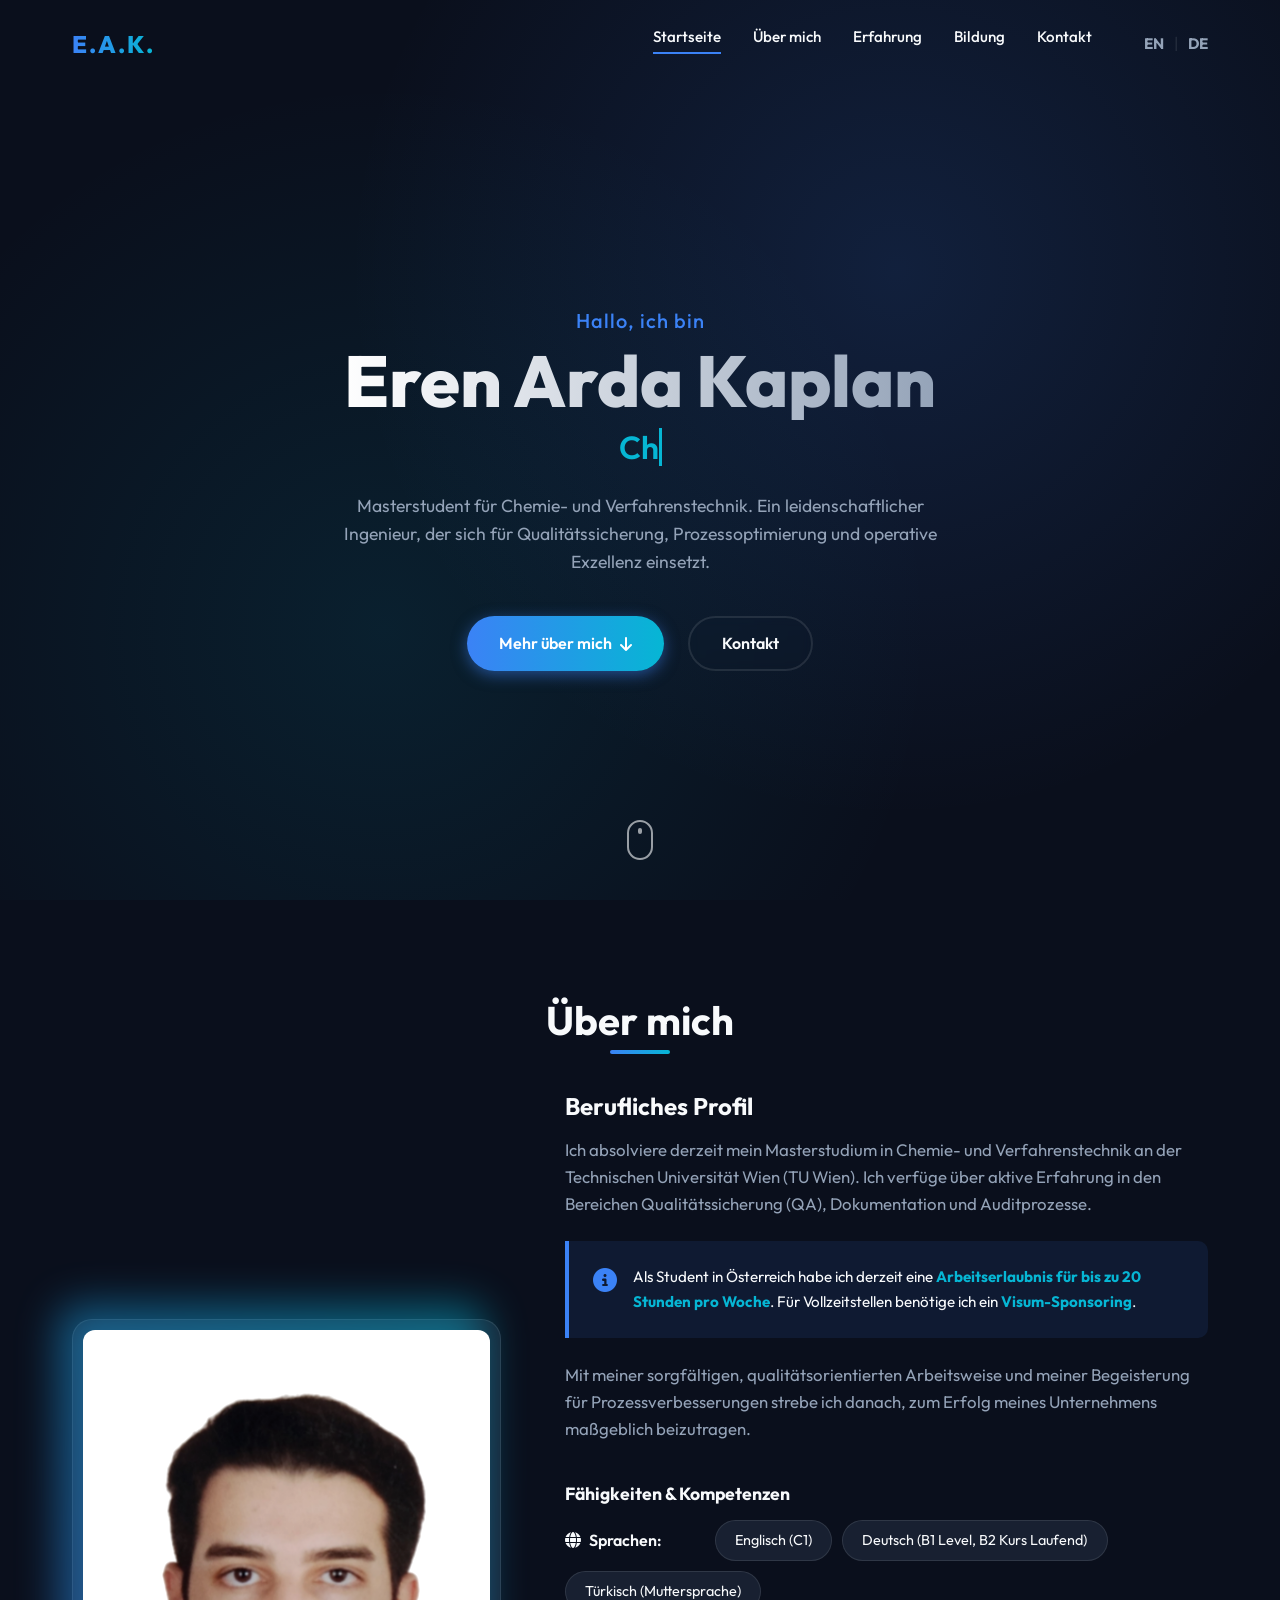
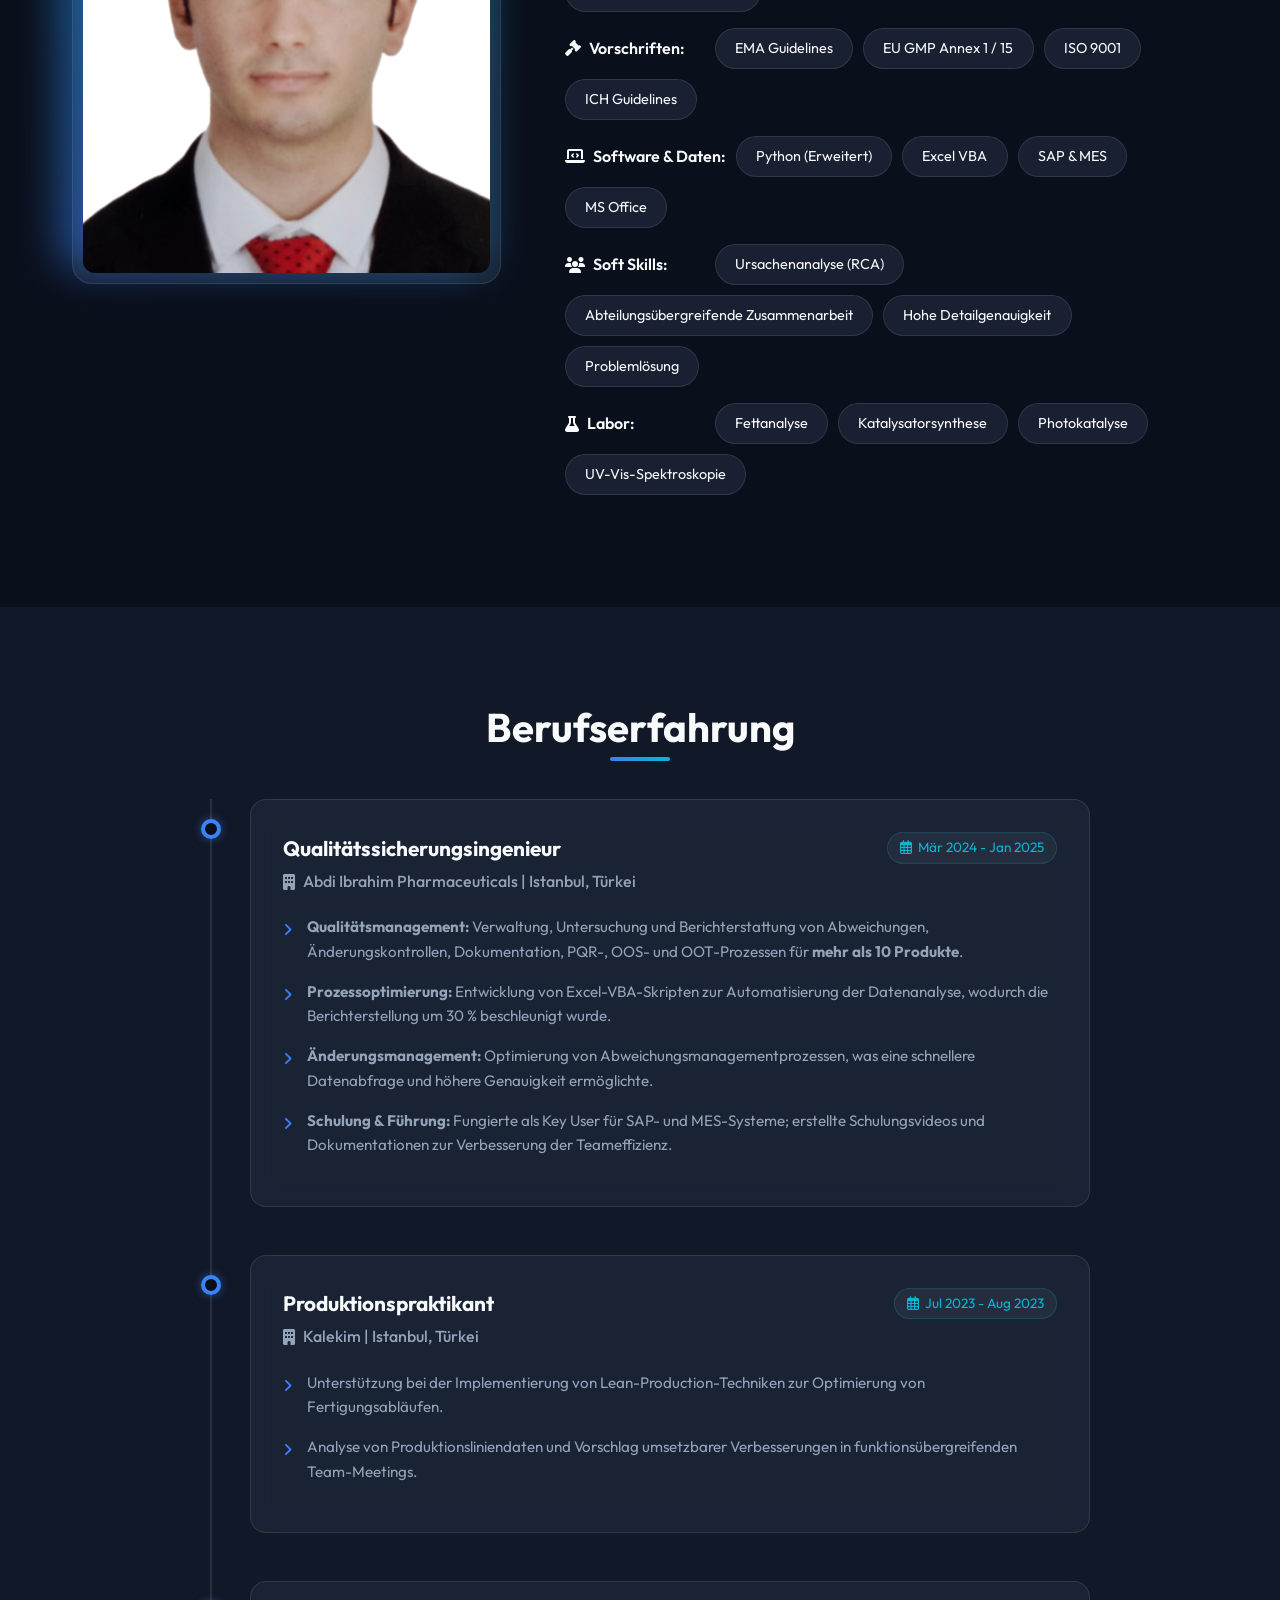
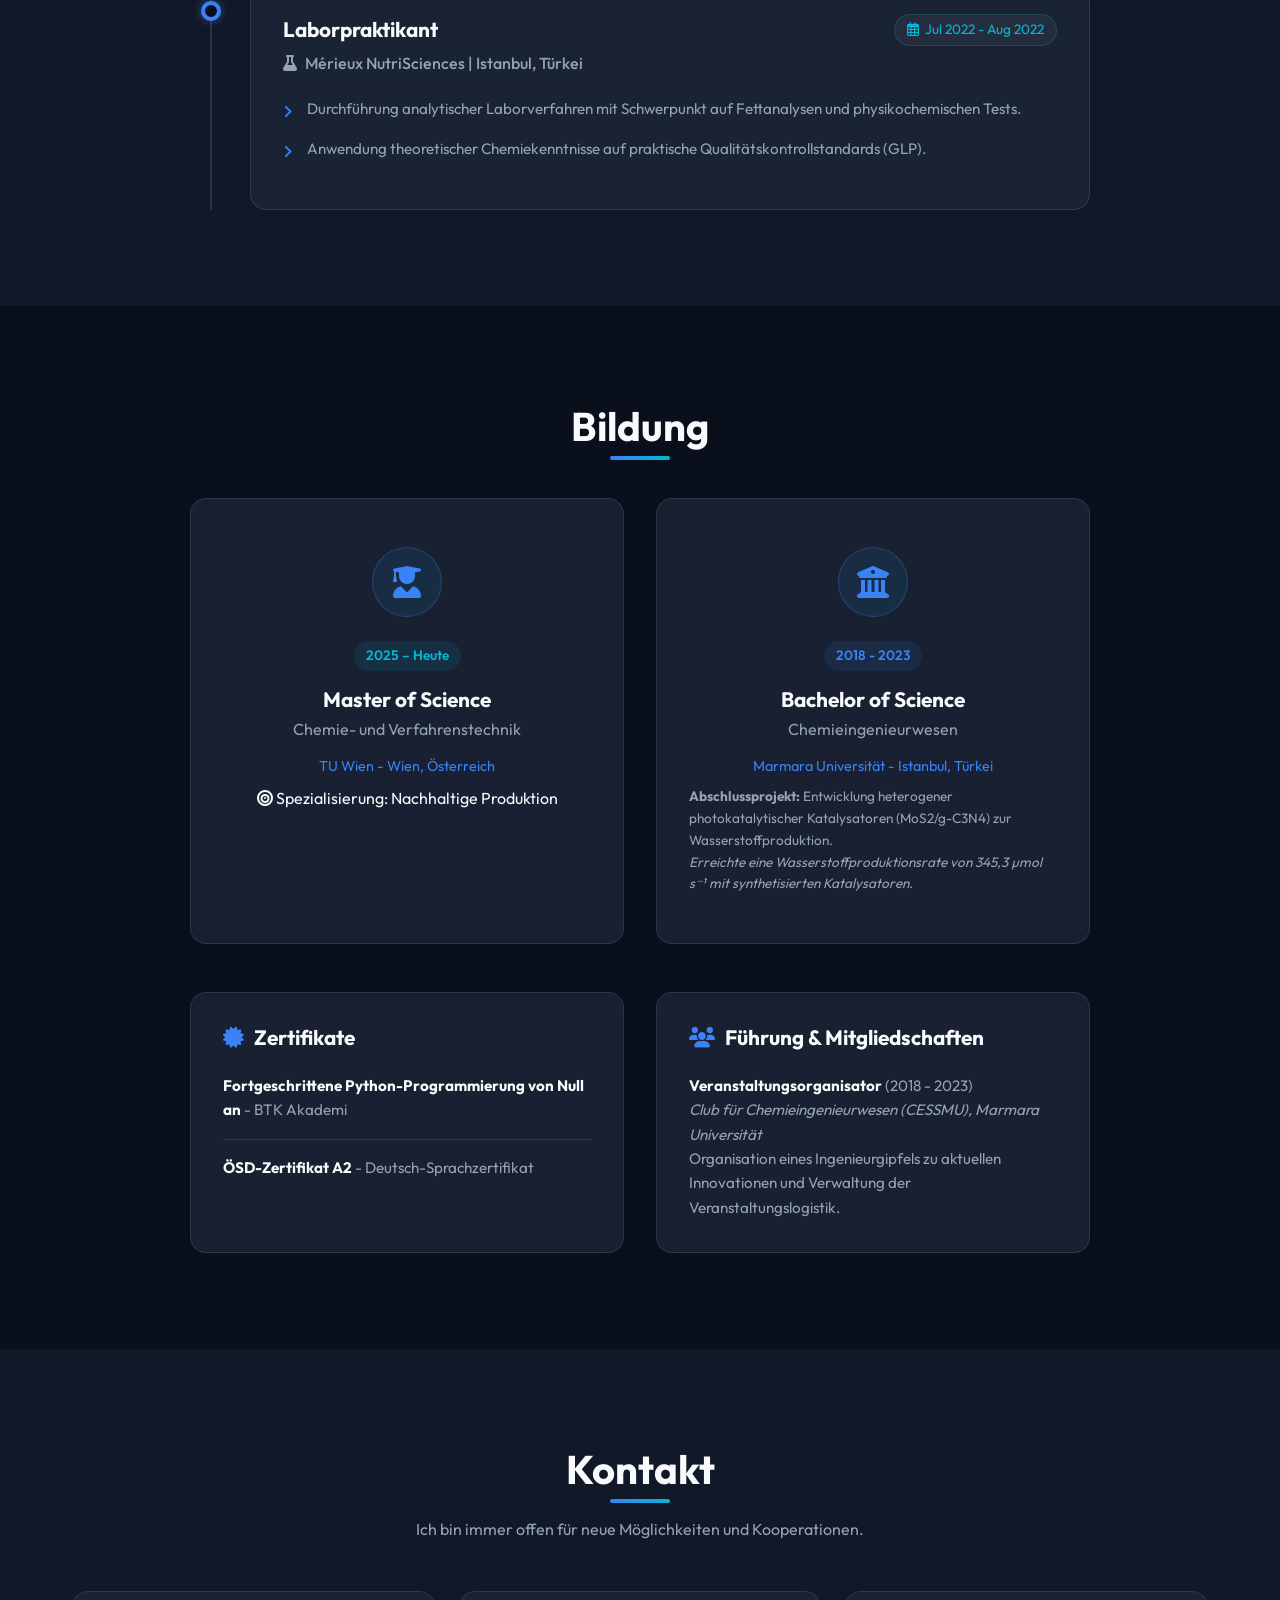
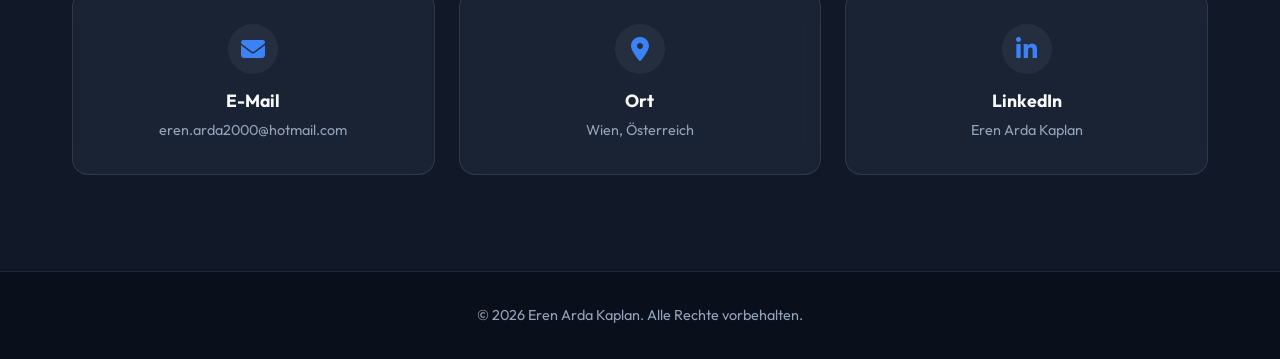
==== index-de.html @ 3567a48b "Add files via upload" ====
<!DOCTYPE html>
<html lang="de">

<head>
    <meta charset="UTF-8">
    <meta name="viewport" content="width=device-width, initial-scale=1.0">
    <title>Eren Arda Kaplan | Portfolio</title>
    <!-- Google Fonts -->
    <link rel="preconnect" href="https://fonts.googleapis.com">
    <link rel="preconnect" href="https://fonts.gstatic.com" crossorigin>
    <link href="https://fonts.googleapis.com/css2?family=Outfit:wght@300;400;500;600;700;800&display=swap"
        rel="stylesheet">
    <!-- FontAwesome -->
    <link rel="stylesheet" href="https://cdnjs.cloudflare.com/ajax/libs/font-awesome/6.4.0/css/all.min.css">
    <!-- Custom CSS -->
    <link rel="stylesheet" href="style.css">
</head>

<body>
    <!-- Navbar -->
    <nav class="navbar">
        <div class="nav-container">
            <a href="#home" class="logo">E.A.K.</a>
            <ul class="nav-links">
                <li><a href="#home">Startseite</a></li>
                <li><a href="#about">Über mich</a></li>
                <li><a href="#experience">Erfahrung</a></li>
                <li><a href="#education">Bildung</a></li>
                <li><a href="#contact">Kontakt</a></li>
                <!-- Language Switcher -->
                <li class="lang-switcher">
                    <a href="index.html" class="lang-btn">EN</a>
                    <span class="lang-divider">|</span>
                    <a href="index-de.html" class="lang-btn active">DE</a>
                </li>
            </ul>
            <div class="menu-btn">
                <i class="fas fa-bars"></i>
            </div>
        </div>
    </nav>

    <!-- Hero Section -->
    <section id="home" class="hero">
        <div class="hero-bg"></div>
        <div class="hero-content reveal-fade-up">
            <h3 class="greeting">Hallo, ich bin</h3>
            <h1 class="name">Eren Arda Kaplan</h1>
            <h2 class="dynamic-title">
                <span class="typing-text"></span><span class="cursor">&nbsp;</span>
            </h2>
            <p class="hero-desc">
                Masterstudent für Chemie- und Verfahrenstechnik. Ein leidenschaftlicher Ingenieur, der sich für Qualitätssicherung, Prozessoptimierung und operative Exzellenz einsetzt.
            </p>
            <div class="hero-btns">
                <a href="#about" class="btn btn-primary">Mehr über mich <i class="fas fa-arrow-down"></i></a>
                <a href="#contact" class="btn btn-outline">Kontakt</a>
            </div>
        </div>
        <div class="scroll-indicator">
            <div class="mouse">
                <div class="wheel"></div>
            </div>
        </div>
    </section>

    <!-- About Section -->
    <section id="about" class="about section">
        <div class="container">
            <h2 class="section-title reveal-fade-up">Über mich</h2>
            <div class="about-grid">
                <div class="about-img reveal-fade-right">
                    <div class="img-wrapper">
                        <img src="photo.png" alt="Eren Arda Kaplan"
                            onerror="this.src='https://ui-avatars.com/api/?name=Eren+Arda+Kaplan&background=3b82f6&color=fff&size=500'">
                        <div class="img-backdrop"></div>
                    </div>
                </div>
                <div class="about-text-container reveal-fade-left">
                    <h3 class="about-subtitle">Berufliches Profil</h3>
                    <p class="about-text">
                        Ich absolviere derzeit mein Masterstudium in Chemie- und Verfahrenstechnik an der Technischen Universität Wien (TU Wien). Ich verfüge über aktive Erfahrung in den Bereichen Qualitätssicherung (QA), Dokumentation und Auditprozesse.
                    </p>
                    <div class="highlight-box">
                        <i class="fas fa-info-circle info-icon"></i>
                        <p>Als Student in Österreich habe ich derzeit eine <strong>Arbeitserlaubnis für bis zu 20 Stunden pro Woche</strong>. Für Vollzeitstellen benötige ich ein <strong>Visum-Sponsoring</strong>.</p>
                    </div>
                    <p class="about-text">
                        Mit meiner sorgfältigen, qualitätsorientierten Arbeitsweise und meiner Begeisterung für Prozessverbesserungen strebe ich danach, zum Erfolg meines Unternehmens maßgeblich beizutragen.
                    </p>

                    <div class="skills-wrapper">
                        <h4 class="skills-title">Fähigkeiten & Kompetenzen</h4>
                        
                        <div class="skills-category">
                            <span class="category-label"><i class="fas fa-globe"></i> Sprachen:</span>
                            <span class="skill-pill">Englisch (C1)</span>
                            <span class="skill-pill">Deutsch (B1 Level, B2 Kurs Laufend)</span>
                            <span class="skill-pill">Türkisch (Muttersprache)</span>
                        </div>

                        <div class="skills-category mt-3">
                            <span class="category-label"><i class="fas fa-gavel"></i> Vorschriften:</span>
                            <span class="skill-pill">EMA Guidelines</span>
                            <span class="skill-pill">EU GMP Annex 1 / 15</span>
                            <span class="skill-pill">ISO 9001</span>
                            <span class="skill-pill">ICH Guidelines</span>
                        </div>

                        <div class="skills-category mt-3">
                            <span class="category-label"><i class="fas fa-laptop-code"></i> Software & Daten:</span>
                            <span class="skill-pill" title="Automatisierung der QA-Datenanalyse und Fehlerreduzierung auf Null">Python (Erweitert)</span>
                            <span class="skill-pill" title="Datengesteuerte Prozessverbesserung">Excel VBA</span>
                            <span class="skill-pill">SAP & MES</span>
                            <span class="skill-pill">MS Office</span>
                        </div>

                        <div class="skills-category mt-3">
                            <span class="category-label"><i class="fas fa-users"></i> Soft Skills:</span>
                            <span class="skill-pill">Ursachenanalyse (RCA)</span>
                            <span class="skill-pill">Abteilungsübergreifende Zusammenarbeit</span>
                            <span class="skill-pill">Hohe Detailgenauigkeit</span>
                            <span class="skill-pill">Problemlösung</span>
                        </div>

                        <div class="skills-category mt-3">
                            <span class="category-label"><i class="fas fa-flask"></i> Labor:</span>
                            <span class="skill-pill">Fettanalyse</span>
                            <span class="skill-pill">Katalysatorsynthese</span>
                            <span class="skill-pill">Photokatalyse</span>
                            <span class="skill-pill">UV-Vis-Spektroskopie</span>
                        </div>
                    </div>
                </div>
            </div>
        </div>
    </section>

    <!-- Experience Section -->
    <section id="experience" class="experience section alt-bg">
        <div class="container">
            <h2 class="section-title reveal-fade-up">Berufserfahrung</h2>
            
            <div class="timeline">
                
                <!-- Abdi Ibrahim Experience -->
                <div class="timeline-item reveal-fade-up">
                    <div class="timeline-dot"></div>
                    <div class="timeline-content glass-card">
                        <div class="timeline-header">
                            <h3 class="role">Qualitätssicherungsingenieur</h3>
                            <span class="date"><i class="far fa-calendar-alt"></i> Mär 2024 - Jan 2025</span>
                        </div>
                        <h4 class="company"><i class="fas fa-building"></i> Abdi Ibrahim Pharmaceuticals | Istanbul, Türkei</h4>
                        <ul class="task-list">
                            <li><strong>Qualitätsmanagement:</strong> Verwaltung, Untersuchung und Berichterstattung von Abweichungen, Änderungskontrollen, Dokumentation, PQR-, OOS- und OOT-Prozessen für <strong>mehr als 10 Produkte</strong>.</li>
                            <li><strong>Prozessoptimierung:</strong> Entwicklung von Excel-VBA-Skripten zur Automatisierung der Datenanalyse, wodurch die Berichterstellung um 30 % beschleunigt wurde.</li>
                            <li><strong>Änderungsmanagement:</strong> Optimierung von Abweichungsmanagementprozessen, was eine schnellere Datenabfrage und höhere Genauigkeit ermöglichte.</li>
                            <li><strong>Schulung & Führung:</strong> Fungierte als Key User für SAP- und MES-Systeme; erstellte Schulungsvideos und Dokumentationen zur Verbesserung der Teameffizienz.</li>
                        </ul>
                    </div>
                </div>

                <!-- Kalekim Experience -->
                <div class="timeline-item reveal-fade-up">
                    <div class="timeline-dot"></div>
                    <div class="timeline-content glass-card">
                        <div class="timeline-header">
                            <h3 class="role">Produktionspraktikant</h3>
                            <span class="date"><i class="far fa-calendar-alt"></i> Jul 2023 - Aug 2023</span>
                        </div>
                        <h4 class="company"><i class="fas fa-building"></i> Kalekim | Istanbul, Türkei</h4>
                        <ul class="task-list">
                            <li>Unterstützung bei der Implementierung von Lean-Production-Techniken zur Optimierung von Fertigungsabläufen.</li>
                            <li>Analyse von Produktionsliniendaten und Vorschlag umsetzbarer Verbesserungen in funktionsübergreifenden Team-Meetings.</li>
                        </ul>
                    </div>
                </div>

                <!-- Mérieux NutriSciences Experience -->
                <div class="timeline-item reveal-fade-up">
                    <div class="timeline-dot"></div>
                    <div class="timeline-content glass-card">
                        <div class="timeline-header">
                            <h3 class="role">Laborpraktikant</h3>
                            <span class="date"><i class="far fa-calendar-alt"></i> Jul 2022 - Aug 2022</span>
                        </div>
                        <h4 class="company"><i class="fas fa-flask"></i> Mérieux NutriSciences | Istanbul, Türkei</h4>
                        <ul class="task-list">
                            <li>Durchführung analytischer Laborverfahren mit Schwerpunkt auf Fettanalysen und physikochemischen Tests.</li>
                            <li>Anwendung theoretischer Chemiekenntnisse auf praktische Qualitätskontrollstandards (GLP).</li>
                        </ul>
                    </div>
                </div>

            </div>
        </div>
    </section>

    <!-- Education & Extras Section -->
    <section id="education" class="education section">
        <div class="container">
            <h2 class="section-title reveal-fade-up">Bildung</h2>
            
            <div class="cards-grid">
                <!-- Master -->
                <div class="edu-card glass-card reveal-fade-up" style="transition-delay: 0.1s;">
                    <div class="edu-icon">
                        <i class="fas fa-user-graduate"></i>
                    </div>
                    <div class="edu-details">
                        <span class="edu-year">2025 – Heute</span>
                        <h3 class="edu-degree">Master of Science</h3>
                        <h4 class="edu-major">Chemie- und Verfahrenstechnik</h4>
                        <p class="edu-school">TU Wien - Wien, Österreich</p>
                        <p class="edu-meta mt-2"><i class="fas fa-bullseye"></i> Spezialisierung: Nachhaltige Produktion</p>
                    </div>
                    <div class="card-glow"></div>
                </div>

                <!-- Bachelor -->
                <div class="edu-card glass-card reveal-fade-up" style="transition-delay: 0.2s;">
                    <div class="edu-icon">
                        <i class="fas fa-university"></i>
                    </div>
                    <div class="edu-details">
                        <span class="edu-year badge-warning" style="background: rgba(59,130,246,0.1); color: var(--primary);">2018 - 2023</span>
                        <h3 class="edu-degree">Bachelor of Science</h3>
                        <h4 class="edu-major">Chemieingenieurwesen</h4>
                        <p class="edu-school">Marmara Universität - Istanbul, Türkei</p>
                        <p class="edu-meta mt-2" style="font-size: 0.85rem; color: var(--text-muted); text-align: left;">
                            <strong>Abschlussprojekt:</strong> Entwicklung heterogener photokatalytischer Katalysatoren (MoS2/g-C3N4) zur Wasserstoffproduktion.<br>
                            <em>Erreichte eine Wasserstoffproduktionsrate von 345,3 µmol s⁻¹ mit synthetisierten Katalysatoren.</em>
                        </p>
                    </div>
                    <div class="card-glow"></div>
                </div>
            </div>

            <!-- Certificates & Leadership -->
            <div class="extras-grid reveal-fade-up mt-5">
                <div class="extra-panel glass-card">
                    <h3><i class="fas fa-certificate text-primary"></i> Zertifikate</h3>
                    <ul class="extra-list">
                        <li><strong>Fortgeschrittene Python-Programmierung von Null an</strong> - BTK Akademi</li>
                        <li><strong>ÖSD-Zertifikat A2</strong> - Deutsch-Sprachzertifikat</li>
                    </ul>
                </div>
                <div class="extra-panel glass-card">
                    <h3><i class="fas fa-users text-primary"></i> Führung & Mitgliedschaften</h3>
                    <ul class="extra-list">
                        <li>
                            <strong>Veranstaltungsorganisator</strong> (2018 - 2023)<br>
                            <em>Club für Chemieingenieurwesen (CESSMU), Marmara Universität</em><br>
                            Organisation eines Ingenieurgipfels zu aktuellen Innovationen und Verwaltung der Veranstaltungslogistik.
                        </li>
                    </ul>
                </div>
            </div>
        </div>
    </section>

    <!-- Contact Section -->
    <section id="contact" class="contact section alt-bg">
        <div class="container">
            <h2 class="section-title reveal-fade-up">Kontakt</h2>
            <p class="contact-subtitle reveal-fade-up">Ich bin immer offen für neue Möglichkeiten und Kooperationen.</p>
            
            <div class="contact-cards-wrapper reveal-fade-up" style="transition-delay: 0.2s;">
                <a href="mailto:eren.arda2000@hotmail.com" class="contact-card glass-card">
                    <div class="icon-wrapper"><i class="fas fa-envelope"></i></div>
                    <h3>E-Mail</h3>
                    <p>eren.arda2000@hotmail.com</p>
                </a>
                
                <div class="contact-card glass-card">
                    <div class="icon-wrapper"><i class="fas fa-map-marker-alt"></i></div>
                    <h3>Ort</h3>
                    <p>Wien, Österreich</p>
                </div>
                
                <a href="https://www.linkedin.com/in/erenarda-kaplan/" target="_blank" rel="noopener noreferrer" class="contact-card glass-card">
                    <div class="icon-wrapper"><i class="fab fa-linkedin-in"></i></div>
                    <h3>LinkedIn</h3>
                    <p>Eren Arda Kaplan</p>
                </a>
            </div>
        </div>
    </section>

    <!-- Footer -->
    <footer>
        <div class="container">
            <p>&copy; 2026 Eren Arda Kaplan. Alle Rechte vorbehalten.</p>
        </div>
    </footer>

    <!-- Custom JS -->
    <script>
        // Override typing text for German
        window.typingTexts = ["Chemieingenieur", "QA Spezialist", "Verfahrensingenieur"];
    </script>
    <script src="script.js"></script>
</body>

</html>
---- style.css ----
/* --- CSS VARIABLES & THEME --- */
:root {
    --bg-main: #0a0f1c; /* Deep dark blue background */
    --bg-alt: #111827; /* Slightly lighter dark for contrast sections */
    --surface: rgba(30, 41, 59, 0.7); /* Glassmorphism surface */
    --surface-hover: rgba(51, 65, 85, 0.9);
    
    --primary: #3b82f6; /* Modern Blue */
    --primary-glow: rgba(59, 130, 246, 0.5);
    --secondary: #06b6d4; /* Cyan */
    
    --text-main: #f8fafc;
    --text-muted: #94a3b8;
    
    --border: rgba(255, 255, 255, 0.1);
    
    --font: 'Outfit', sans-serif;
    --transition: all 0.3s cubic-bezier(0.4, 0, 0.2, 1);
}

/* --- RESET & GLOBAL STRUCUTURE --- */
* {
    margin: 0;
    padding: 0;
    box-sizing: border-box;
}

html {
    scroll-behavior: smooth;
    font-size: 16px;
}

body {
    font-family: var(--font);
    background-color: var(--bg-main);
    color: var(--text-main);
    line-height: 1.6;
    overflow-x: hidden;
}

a {
    text-decoration: none;
    color: inherit;
}

ul {
    list-style: none;
}

.container {
    max-width: 1200px;
    margin: 0 auto;
    padding: 0 2rem;
}

.section {
    padding: 6rem 0;
    position: relative;
}

.alt-bg {
    background-color: var(--bg-alt);
}

/* --- TYPOGRAPHY --- */
h1, h2, h3, h4 {
    line-height: 1.2;
    color: var(--text-main);
}

.section-title {
    font-size: 2.5rem;
    font-weight: 700;
    margin-bottom: 3rem;
    text-align: center;
    position: relative;
    display: block; /* Changed from inline-block to block */
    width: 100%;    /* Ensures it takes full container width to center text properly */
}

.section-title::after {
    content: '';
    position: absolute;
    bottom: -10px;
    left: 50%;
    transform: translateX(-50%);
    width: 60px;
    height: 4px;
    background: linear-gradient(90deg, var(--primary), var(--secondary));
    border-radius: 2px;
}

/* --- REUSABLE COMPONENTS --- */
.btn {
    display: inline-flex;
    align-items: center;
    justify-content: center;
    gap: 0.5rem;
    padding: 0.8rem 2rem;
    border-radius: 30px;
    font-weight: 600;
    font-size: 1rem;
    transition: var(--transition);
    cursor: pointer;
    position: relative;
    overflow: hidden;
    z-index: 1;
}

.btn-primary {
    background: linear-gradient(90deg, var(--primary), var(--secondary));
    color: #fff;
    border: none;
    box-shadow: 0 4px 15px var(--primary-glow);
}

.btn-primary:hover {
    transform: translateY(-3px);
    box-shadow: 0 6px 20px var(--primary-glow);
}

.btn-outline {
    background: transparent;
    color: var(--text-main);
    border: 2px solid var(--border);
    backdrop-filter: blur(5px);
}

.btn-outline:hover {
    border-color: var(--primary);
    background: rgba(59, 130, 246, 0.1);
    transform: translateY(-3px);
}

.glass-card {
    background: var(--surface);
    backdrop-filter: blur(12px);
    -webkit-backdrop-filter: blur(12px);
    border: 1px solid var(--border);
    border-radius: 16px;
    padding: 2rem;
    transition: var(--transition);
    position: relative;
    overflow: hidden;
}

.glass-card:hover {
    border-color: rgba(255, 255, 255, 0.2);
    transform: translateY(-5px);
    box-shadow: 0 10px 30px rgba(0, 0, 0, 0.3);
}

/* --- NAVBAR --- */
.navbar {
    position: fixed;
    top: 0;
    left: 0;
    width: 100%;
    padding: 1.5rem 0;
    z-index: 1000;
    transition: var(--transition);
}

.navbar.scrolled {
    padding: 1rem 0;
    background: rgba(10, 15, 28, 0.9);
    backdrop-filter: blur(10px);
    border-bottom: 1px solid var(--border);
    box-shadow: 0 4px 20px rgba(0, 0, 0, 0.4);
}

.nav-container {
    max-width: 1200px;
    margin: 0 auto;
    padding: 0 2rem;
    display: flex;
    justify-content: space-between;
    align-items: center;
}

.logo {
    font-size: 1.5rem;
    font-weight: 800;
    color: var(--text-main);
    text-transform: uppercase;
    letter-spacing: 2px;
    background: linear-gradient(90deg, var(--primary), var(--secondary));
    -webkit-background-clip: text;
    -webkit-text-fill-color: transparent;
}

.nav-links {
    display: flex;
    gap: 2rem;
}

.nav-links a {
    font-size: 0.95rem;
    font-weight: 500;
    color: var(--text-main);
    position: relative;
    padding: 0.5rem 0;
}

.nav-links a::after {
    content: '';
    position: absolute;
    bottom: 0;
    left: 0;
    width: 0;
    height: 2px;
    background: var(--primary);
    transition: width 0.3s ease;
}

.nav-links a:hover::after,
.nav-links a.active::after {
    width: 100%;
}

.menu-btn {
    display: none;
    font-size: 1.5rem;
    cursor: pointer;
    color: var(--text-main);
}

/* --- LOGO / LANG SWITCHER --- */
.lang-switcher {
    display: flex;
    align-items: center;
    gap: 10px;
    margin-left: 20px;
}
.lang-btn {
    font-weight: 700 !important;
    color: var(--text-muted) !important;
    transition: var(--transition);
}
.lang-btn:hover, .lang-btn.active {
    color: var(--primary) !important;
}
.lang-divider {
    color: var(--border);
}


/* --- HERO SECTION --- */
.hero {
    height: 100vh;
    min-height: 600px;
    display: flex;
    align-items: center;
    position: relative;
    padding-top: 5rem;
}

.hero-bg {
    position: absolute;
    top: 0;
    left: 0;
    width: 100%;
    height: 100%;
    background: radial-gradient(circle at 70% 30%, rgba(59, 130, 246, 0.15) 0%, transparent 50%),
                radial-gradient(circle at 30% 70%, rgba(6, 182, 212, 0.1) 0%, transparent 50%);
    z-index: -1;
}

.hero-content {
    max-width: 800px;
    margin: 0 auto;
    text-align: center;
    padding: 0 2rem;
}

.greeting {
    font-size: 1.25rem;
    color: var(--primary);
    font-weight: 500;
    margin-bottom: 0.5rem;
    letter-spacing: 1px;
}

.name {
    font-size: 4.5rem;
    font-weight: 800;
    margin-bottom: 0.5rem;
    line-height: 1.1;
    background: linear-gradient(to right, #fff, var(--text-muted));
    -webkit-background-clip: text;
    -webkit-text-fill-color: transparent;
}

.dynamic-title {
    font-size: 2rem;
    font-weight: 600;
    color: var(--secondary);
    margin-bottom: 1.5rem;
    height: 40px; /* Sabit yükseklik zıplamayı önler */
}

.cursor {
    display: inline-block;
    width: 3px;
    background-color: var(--secondary);
    animation: blink 1s step-end infinite;
}

@keyframes blink { 50% { opacity: 0; } }

.hero-desc {
    font-size: 1.1rem;
    color: var(--text-muted);
    max-width: 600px;
    margin: 0 auto 2.5rem;
}

.hero-btns {
    display: flex;
    gap: 1.5rem;
    justify-content: center;
}

/* Scroll indicator */
.scroll-indicator {
    position: absolute;
    bottom: 40px;
    left: 50%;
    transform: translateX(-50%);
    display: flex;
    flex-direction: column;
    align-items: center;
    gap: 10px;
    opacity: 0.6;
    animation: bounce 2s infinite;
}

.mouse {
    width: 26px;
    height: 40px;
    border: 2px solid var(--text-main);
    border-radius: 15px;
    position: relative;
}

.wheel {
    width: 4px;
    height: 6px;
    background: var(--text-main);
    border-radius: 2px;
    position: absolute;
    top: 6px;
    left: 50%;
    transform: translateX(-50%);
    animation: scroll 1.5s infinite;
}

@keyframes bounce {
    0%, 20%, 50%, 80%, 100% { transform: translateY(0) translateX(-50%); }
    40% { transform: translateY(-10px) translateX(-50%); }
    60% { transform: translateY(-5px) translateX(-50%); }
}

@keyframes scroll {
    0% { transform: translate(-50%, 0); opacity: 1; }
    100% { transform: translate(-50%, 15px); opacity: 0; }
}

/* --- ABOUT SECTION --- */
.about-grid {
    display: grid;
    grid-template-columns: 1fr 1.5fr;
    gap: 4rem;
    align-items: center;
}

.about-img {
    position: relative;
}

.img-wrapper {
    position: relative;
    border-radius: 20px;
    z-index: 1;
    border: 1px solid var(--border);
    padding: 10px;
    background: var(--surface);
}

.img-wrapper img {
    width: 100%;
    border-radius: 12px;
    display: block;
    aspect-ratio: 3/4;
    object-fit: cover;
    filter: grayscale(20%) contrast(110%);
    transition: var(--transition);
}

.img-wrapper:hover img {
    filter: grayscale(0%) contrast(100%);
}

.img-backdrop {
    position: absolute;
    top: -15px;
    left: -15px;
    width: 100%;
    height: 100%;
    border-radius: 20px;
    background: linear-gradient(45deg, var(--primary), var(--secondary));
    z-index: -1;
    opacity: 0.5;
    filter: blur(20px);
    transition: var(--transition);
}

.img-wrapper:hover .img-backdrop {
    opacity: 0.8;
    filter: blur(25px);
}

.about-subtitle {
    font-size: 1.5rem;
    color: var(--text-main);
    margin-bottom: 1rem;
}

.about-text {
    color: var(--text-muted);
    margin-bottom: 1.5rem;
    font-size: 1.05rem;
}

.highlight-box {
    background: rgba(59, 130, 246, 0.1);
    border-left: 4px solid var(--primary);
    padding: 1.5rem;
    border-radius: 0 10px 10px 0;
    margin-bottom: 1.5rem;
    display: flex;
    gap: 1rem;
    align-items: flex-start;
}

.info-icon {
    color: var(--primary);
    font-size: 1.5rem;
    margin-top: 3px;
}

.highlight-box p {
    color: var(--text-main);
    font-size: 0.95rem;
}

.highlight-box strong {
    color: var(--secondary);
}

.skills-wrapper {
    margin-top: 2.5rem;
}

.skills-title {
    font-size: 1.1rem;
    margin-bottom: 1rem;
    color: var(--text-main);
}

.skills-category {
    margin-bottom: 1rem;
    display: flex;
    flex-wrap: wrap;
    align-items: center;
    gap: 10px;
}
.category-label {
    min-width: 140px;
    font-weight: 600;
    color: var(--text-main);
    display: flex;
    align-items: center;
    gap: 8px;
}

.skill-pill {
    background: var(--surface);
    border: 1px solid var(--border);
    padding: 0.5rem 1.2rem;
    border-radius: 30px;
    font-size: 0.9rem;
    display: flex;
    align-items: center;
    gap: 8px;
    transition: var(--transition);
}

.skill-pill i {
    color: var(--primary);
}

.skill-pill:hover {
    background: rgba(59, 130, 246, 0.15);
    border-color: var(--primary);
    transform: translateY(-2px);
}

/* --- EXPERIENCE SECTION --- */
.timeline {
    position: relative;
    max-width: 900px;
    margin: 0 auto;
}

.timeline::before {
    content: '';
    position: absolute;
    top: 0;
    bottom: 0;
    left: 20px;
    width: 2px;
    background: var(--border);
}

.timeline-item {
    position: relative;
    padding-left: 60px;
    margin-bottom: 3rem;
}

.timeline-item:last-child {
    margin-bottom: 0;
}

.timeline-dot {
    position: absolute;
    top: 20px;
    left: 11px;
    width: 20px;
    height: 20px;
    border-radius: 50%;
    background: var(--bg-main);
    border: 4px solid var(--primary);
    box-shadow: 0 0 10px var(--primary-glow);
    z-index: 10;
}

.timeline-header {
    display: flex;
    justify-content: space-between;
    align-items: center;
    margin-bottom: 0.5rem;
    flex-wrap: wrap;
    gap: 10px;
}

.timeline-header .role {
    font-size: 1.3rem;
    color: var(--text-main);
}

.timeline-header .date {
    background: rgba(255, 255, 255, 0.05);
    padding: 4px 12px;
    border-radius: 20px;
    font-size: 0.85rem;
    color: var(--secondary);
    display: flex;
    align-items: center;
    gap: 6px;
    border: 1px solid rgba(6, 182, 212, 0.2);
}

.timeline-content .company {
    font-size: 1rem;
    color: var(--text-muted);
    font-weight: 500;
    margin-bottom: 1.5rem;
    display: flex;
    align-items: center;
    gap: 8px;
}

.task-list li {
    position: relative;
    padding-left: 1.5rem;
    margin-bottom: 1rem;
    color: var(--text-muted);
    font-size: 0.95rem;
}

.task-list li::before {
    content: '\f105'; /* FontAwesome angle-right */
    font-family: 'Font Awesome 6 Free';
    font-weight: 900;
    position: absolute;
    left: 0;
    top: 2px;
    color: var(--primary);
}

/* --- EDUCATION SECTION --- */
.cards-grid {
    display: grid;
    grid-template-columns: repeat(auto-fit, minmax(300px, 1fr));
    gap: 2rem;
    max-width: 900px;
    margin: 0 auto;
}

.edu-card {
    text-align: center;
    padding: 3rem 2rem;
}

.edu-icon {
    width: 70px;
    height: 70px;
    margin: 0 auto 1.5rem;
    background: linear-gradient(135deg, rgba(59, 130, 246, 0.1), rgba(6, 182, 212, 0.1));
    border-radius: 50%;
    display: flex;
    align-items: center;
    justify-content: center;
    font-size: 2rem;
    color: var(--primary);
    border: 1px solid rgba(59, 130, 246, 0.3);
    transition: var(--transition);
}

.edu-card:hover .edu-icon {
    transform: scale(1.1) rotate(5deg);
    background: var(--primary);
    color: #fff;
    box-shadow: 0 10px 20px var(--primary-glow);
}

.edu-year {
    display: inline-block;
    color: var(--secondary);
    font-size: 0.85rem;
    font-weight: 600;
    margin-bottom: 1rem;
    background: rgba(6, 182, 212, 0.1);
    padding: 4px 12px;
    border-radius: 20px;
}

.badge-warning {
    color: #f59e0b;
    background: rgba(245, 158, 11, 0.1);
}

.edu-degree {
    font-size: 1.3rem;
    margin-bottom: 0.5rem;
}

.edu-major {
    color: var(--text-muted);
    font-size: 1rem;
    font-weight: 400;
    margin-bottom: 1rem;
}

.edu-school {
    font-size: 0.9rem;
    color: var(--primary);
}

/* Card Glow Effect */
.card-glow {
    position: absolute;
    top: 0;
    left: 0;
    width: 100%;
    height: 100%;
    background: radial-gradient(circle at 50% 0%, rgba(59, 130, 246, 0.15), transparent 70%);
    opacity: 0;
    transition: var(--transition);
    pointer-events: none;
}

.glass-card:hover .card-glow {
    opacity: 1;
}

/* EXTRAS GRID (Certificates & Leadership) */
.extras-grid {
    display: grid;
    grid-template-columns: repeat(auto-fit, minmax(300px, 1fr));
    gap: 2rem;
    max-width: 900px;
    margin: 0 auto;
}
.extra-panel {
    padding: 2rem;
}
.extra-panel h3 {
    margin-bottom: 1.5rem;
    font-size: 1.3rem;
    display: flex;
    align-items: center;
    gap: 10px;
}
.extra-list {
    list-style: none;
}
.extra-list li {
    margin-bottom: 1rem;
    padding-bottom: 1rem;
    border-bottom: 1px solid var(--border);
    color: var(--text-muted);
    font-size: 0.95rem;
}
.extra-list li:last-child {
    margin-bottom: 0;
    padding-bottom: 0;
    border-bottom: none;
}
.extra-list strong {
    color: var(--text-main);
}

/* UTILS */
.mt-2 { margin-top: 0.5rem; }
.mt-3 { margin-top: 1rem; }
.mt-5 { margin-top: 3rem; }
.text-primary { color: var(--primary); }


/* --- CONTACT SECTION --- */
.contact-subtitle {
    text-align: center;
    color: var(--text-muted);
    margin: -1.5rem auto 3rem;
    max-width: 600px;
}

.contact-cards-wrapper {
    display: grid;
    grid-template-columns: repeat(auto-fit, minmax(200px, 1fr));
    gap: 1.5rem;
}

.contact-card {
    text-align: center;
    padding: 2rem 1rem;
    display: flex;
    flex-direction: column;
    align-items: center;
}

.contact-card .icon-wrapper {
    width: 50px;
    height: 50px;
    background: rgba(255, 255, 255, 0.05);
    border-radius: 50%;
    display: flex;
    align-items: center;
    justify-content: center;
    font-size: 1.5rem;
    color: var(--primary);
    margin-bottom: 1rem;
    transition: var(--transition);
}

.contact-card:hover .icon-wrapper {
    background: var(--primary);
    color: #fff;
    transform: translateY(-5px);
}

.contact-card h3 {
    font-size: 1.1rem;
    margin-bottom: 0.5rem;
}

.contact-card p {
    color: var(--text-muted);
    font-size: 0.9rem;
    word-break: break-all;
}

/* --- FOOTER --- */
footer {
    padding: 2rem 0;
    text-align: center;
    border-top: 1px solid var(--border);
    color: var(--text-muted);
    font-size: 0.9rem;
}

/* --- ANIMATIONS (JAVASCRIPT CLASSES) --- */
.reveal-fade-up {
    opacity: 0;
    transform: translateY(40px);
    transition: opacity 0.8s ease-out, transform 0.8s ease-out;
}

.reveal-fade-right {
    opacity: 0;
    transform: translateX(-40px);
    transition: opacity 0.8s ease-out, transform 0.8s ease-out;
}

.reveal-fade-left {
    opacity: 0;
    transform: translateX(40px);
    transition: opacity 0.8s ease-out, transform 0.8s ease-out;
}

.active.reveal-fade-up,
.active.reveal-fade-right,
.active.reveal-fade-left {
    opacity: 1;
    transform: translate(0, 0);
}

/* --- RESPONSIVE DESIGN --- */
@media (max-width: 900px) {
    .name { font-size: 3.2rem; }
    .about-grid { grid-template-columns: 1fr; gap: 3rem; }
    .about-img { max-width: 400px; margin: 0 auto; }
}

@media (max-width: 768px) {
    .nav-links {
        position: fixed;
        top: 0;
        right: -100%;
        width: 70%;
        height: 100vh;
        background: var(--bg-alt);
        flex-direction: column;
        justify-content: center;
        align-items: center;
        border-left: 1px solid var(--border);
        transition: 0.4s ease-in-out;
        box-shadow: -10px 0 30px rgba(0,0,0,0.5);
    }
    
    .nav-links.nav-active { right: 0; }
    .menu-btn { display: block; z-index: 1001; }
    
    .name { font-size: 2.5rem; }
    .dynamic-title { font-size: 1.5rem; }
    
    .timeline::before { left: 0; }
    .timeline-item { padding-left: 30px; }
    .timeline-dot { left: -9px; }
    
    .hero-btns { flex-direction: column; width: 100%; max-width: 300px; margin: 0 auto; }
    
    .section { padding: 4rem 0; }
}
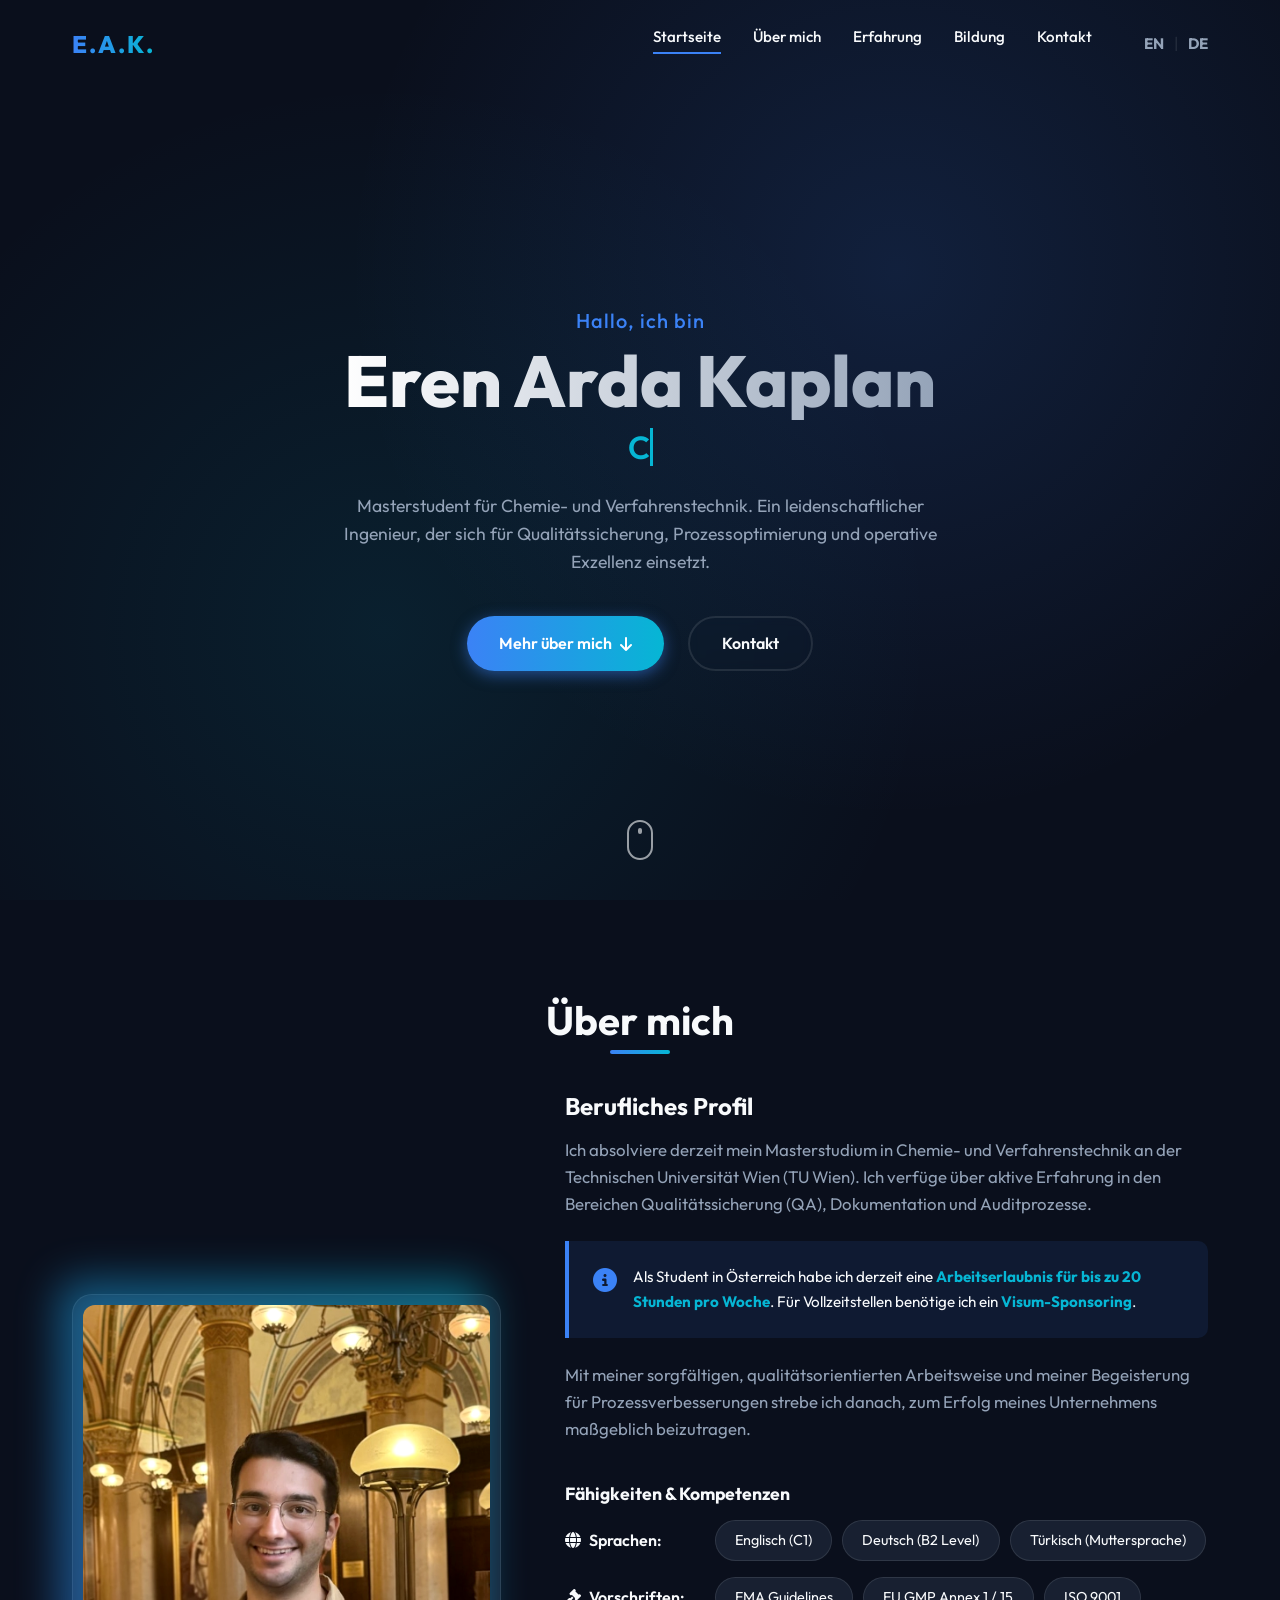
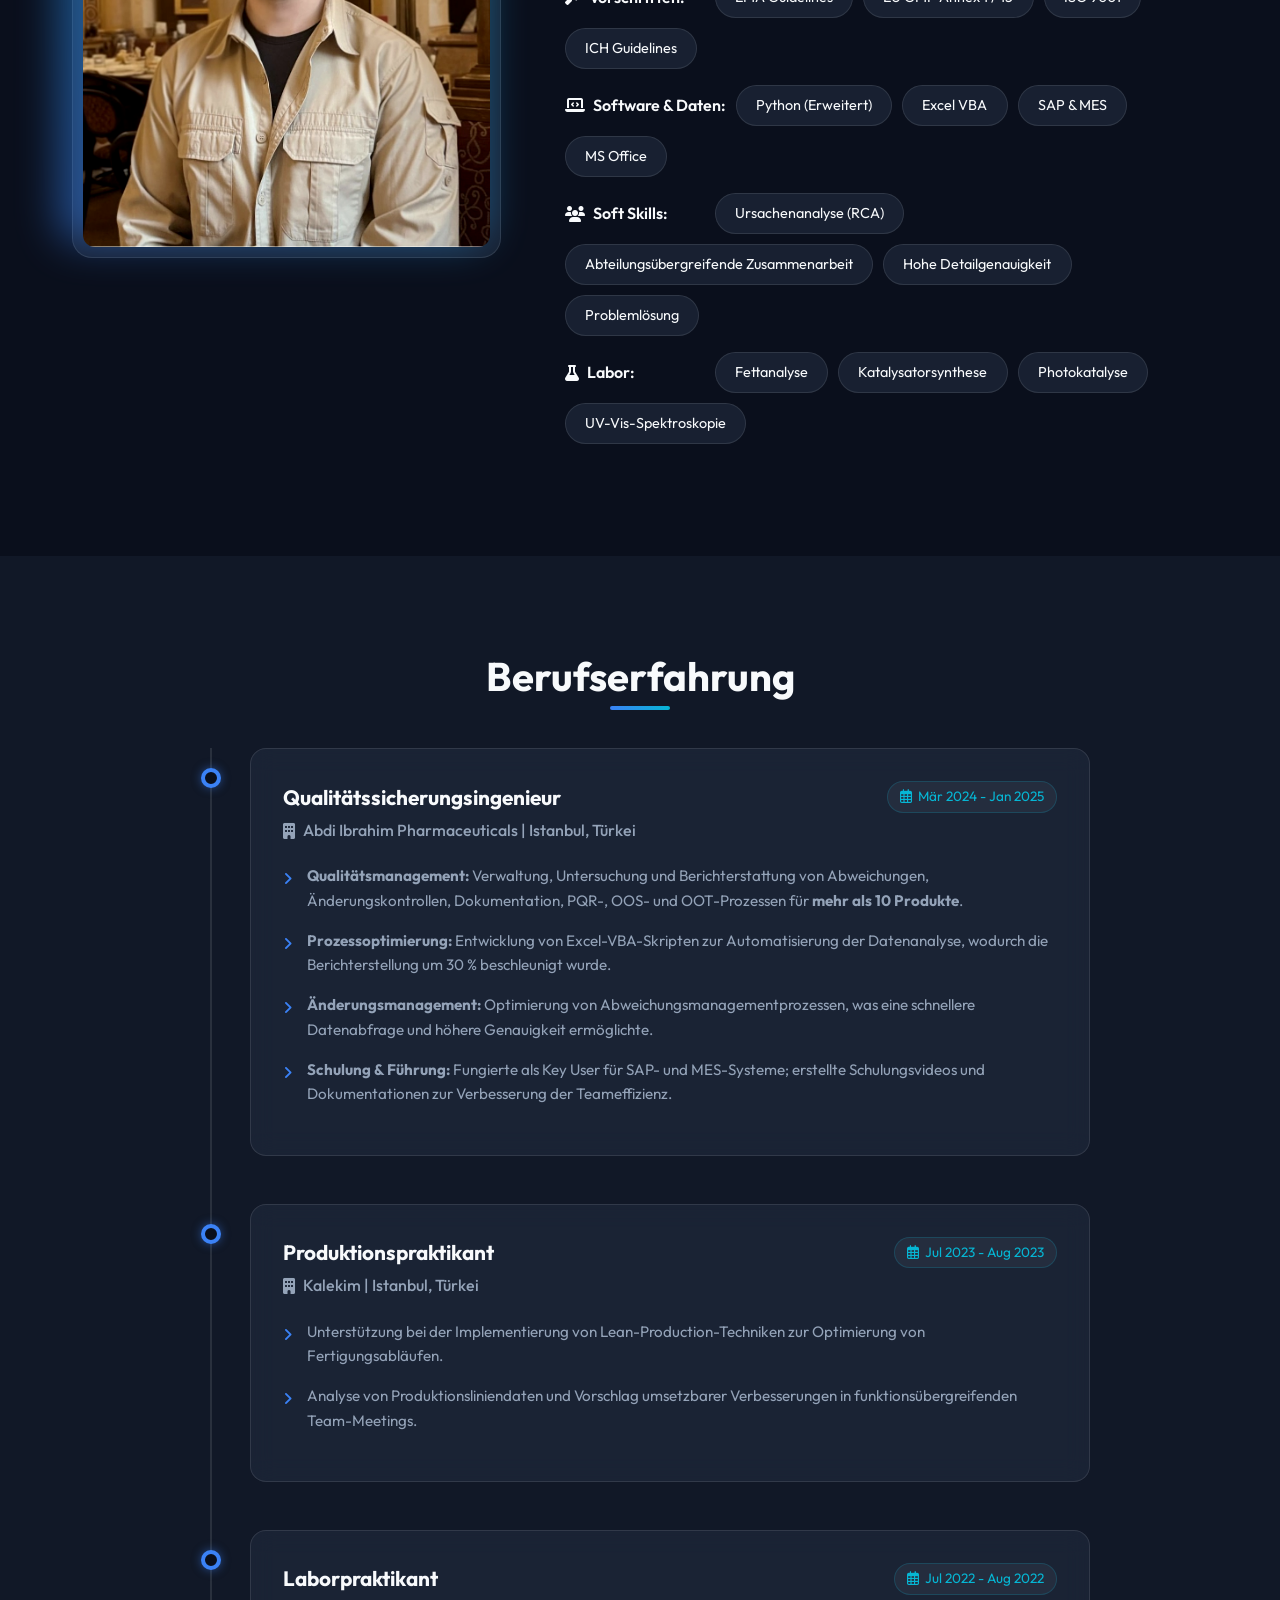
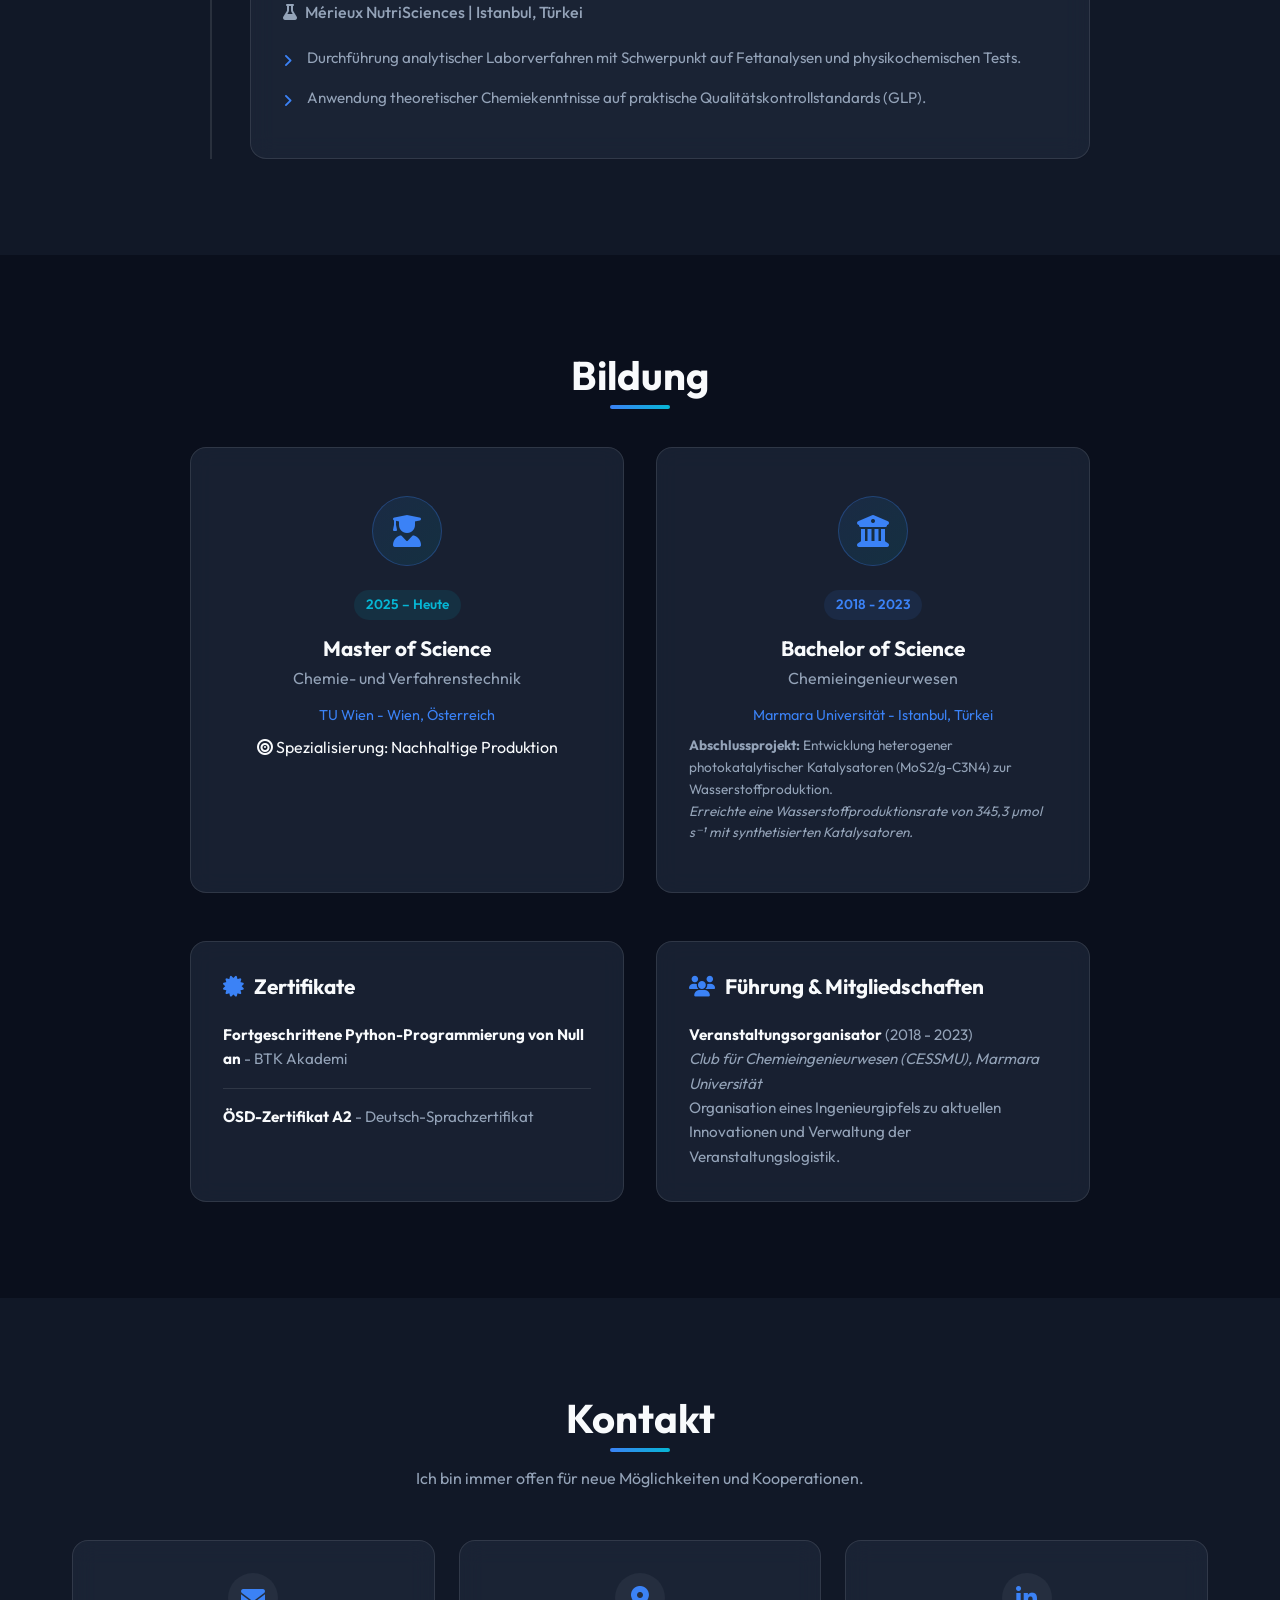
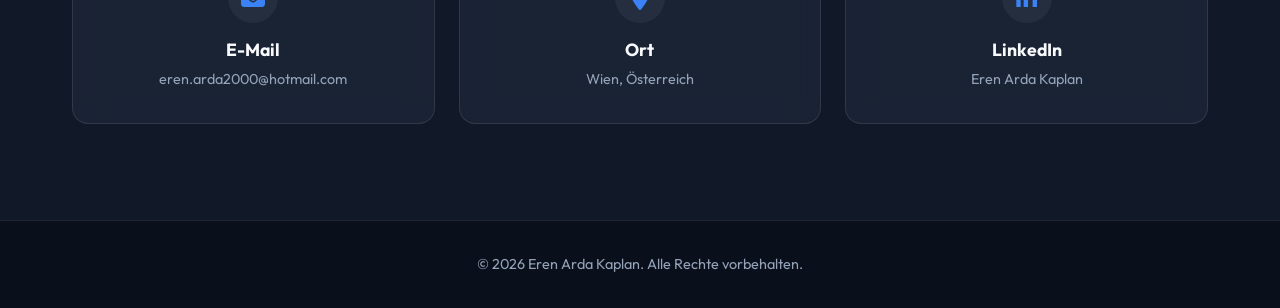
==== commit 973ac999: "Update index-de.html" ====
--- a/index-de.html
+++ b/index-de.html
@@ -95,7 +95,7 @@
                         <div class="skills-category">
                             <span class="category-label"><i class="fas fa-globe"></i> Sprachen:</span>
                             <span class="skill-pill">Englisch (C1)</span>
-                            <span class="skill-pill">Deutsch (B1 Level, B2 Kurs Laufend)</span>
+                            <span class="skill-pill">Deutsch (B2 Level)</span>
                             <span class="skill-pill">Türkisch (Muttersprache)</span>
                         </div>
 
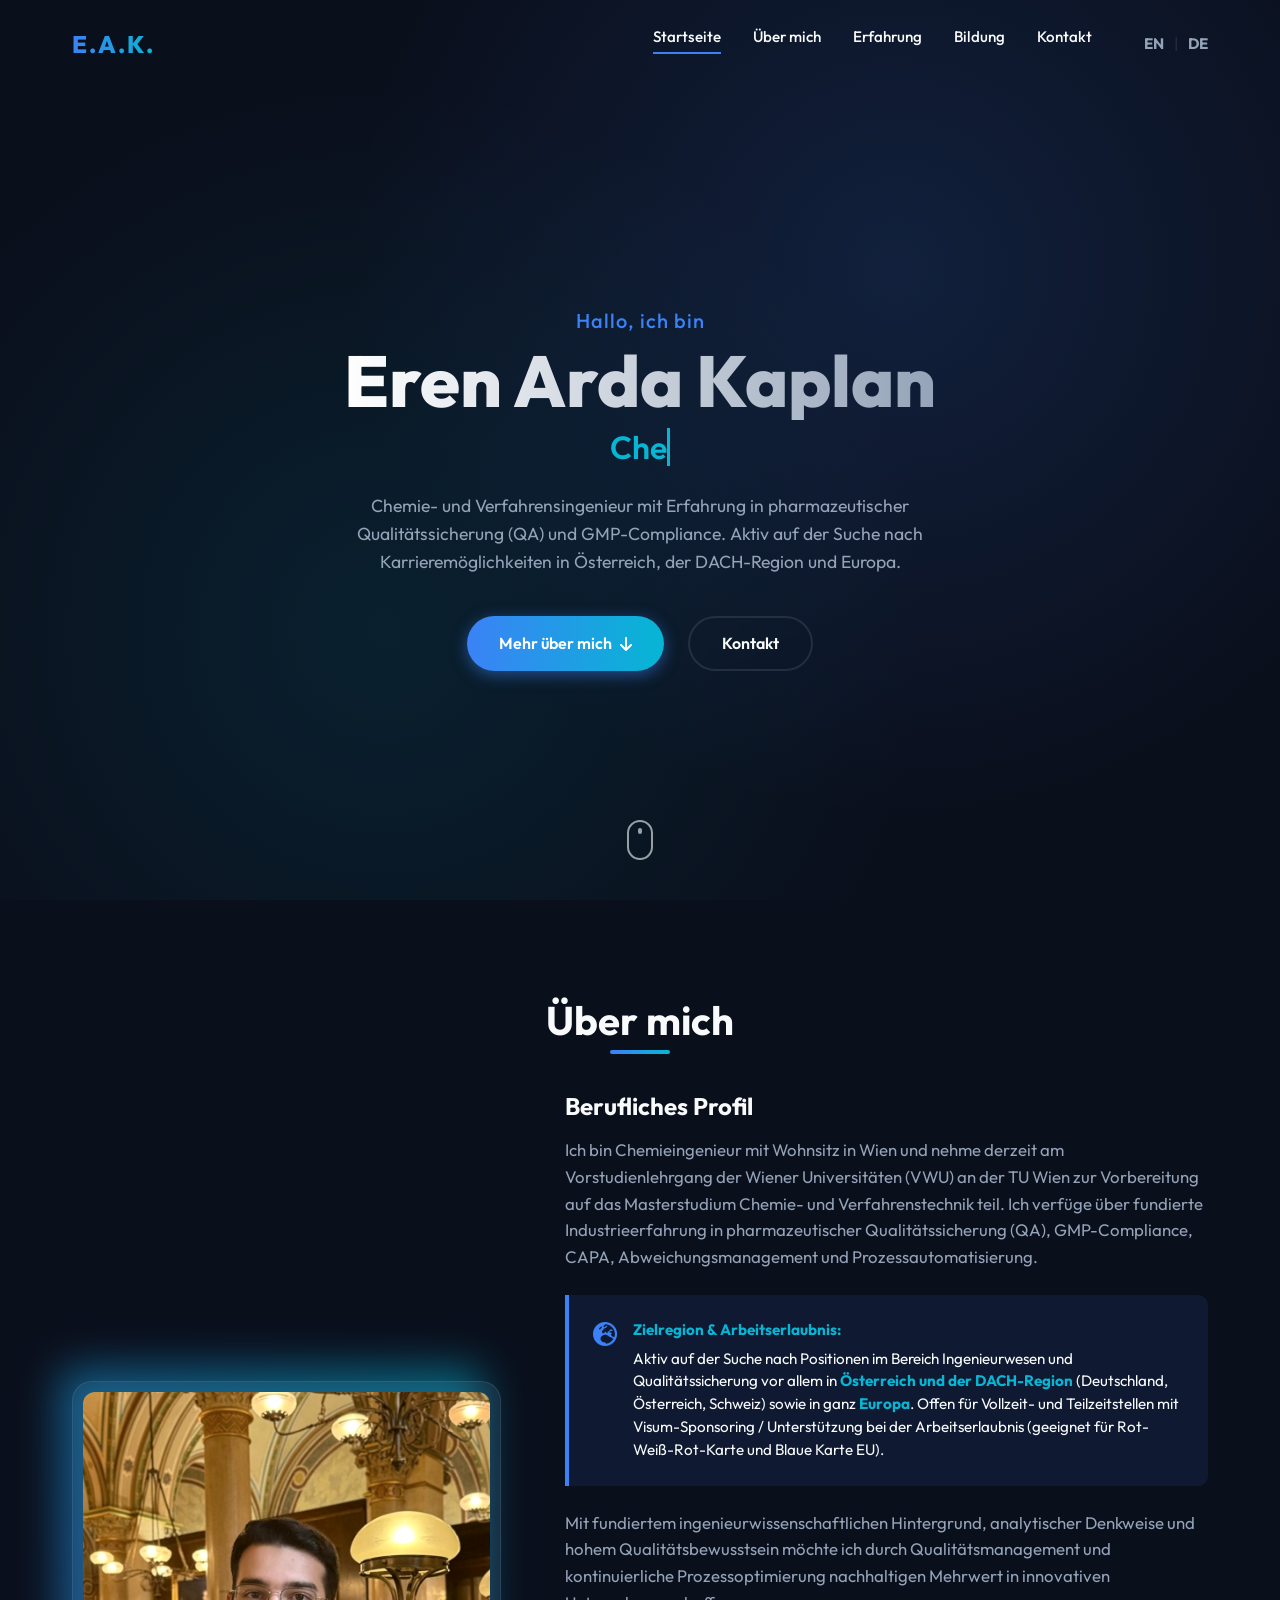
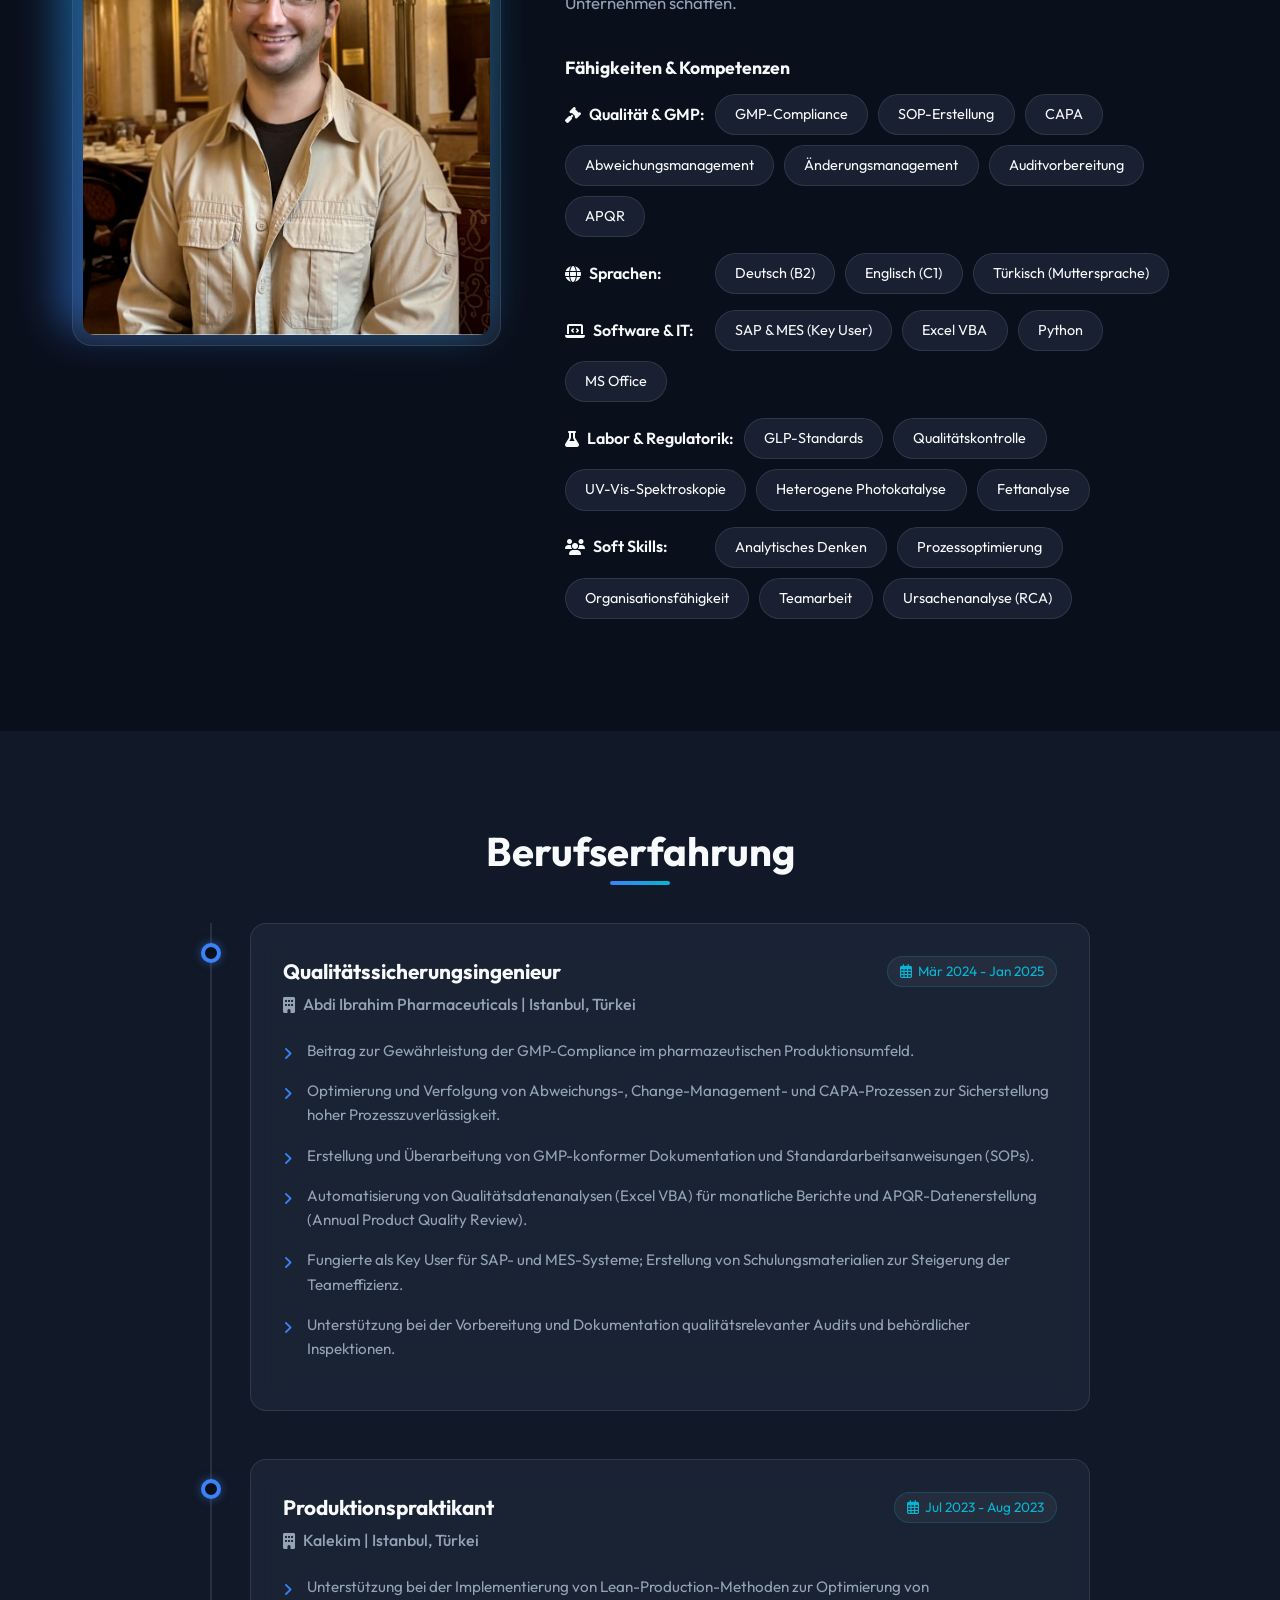
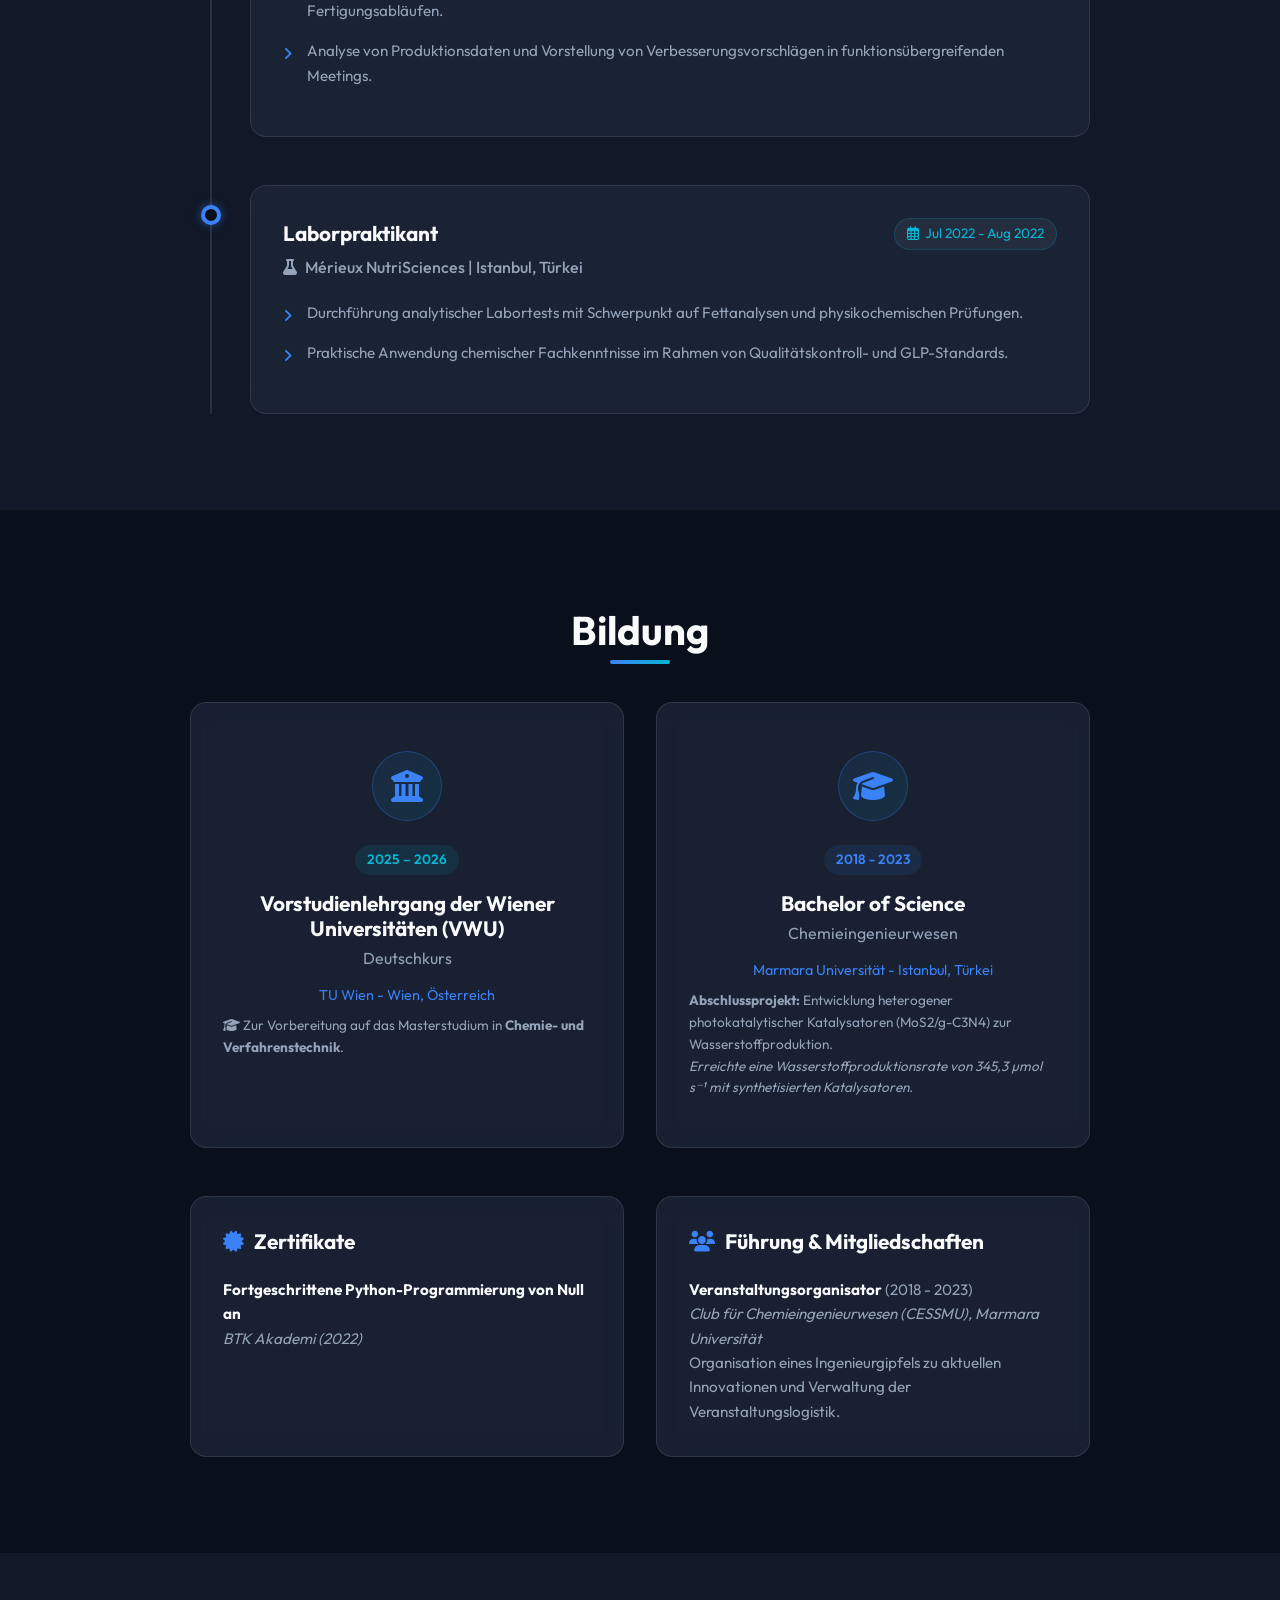
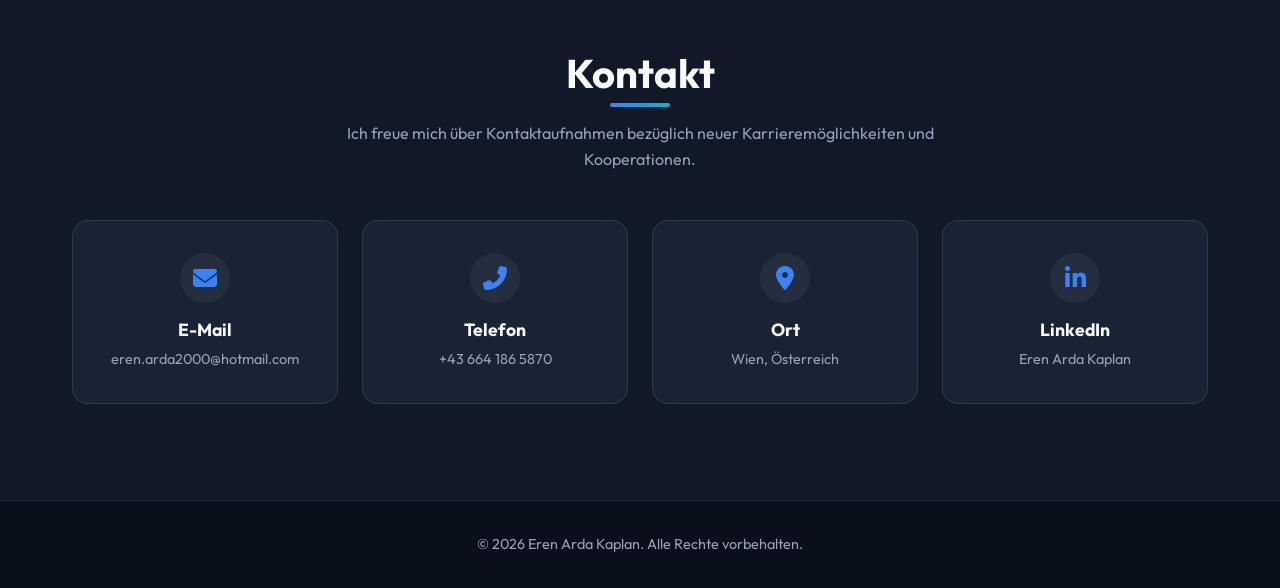
==== commit 35fe91e5: "Add files via upload update" ====
--- a/index-de.html
+++ b/index-de.html
@@ -50,7 +50,7 @@
                 <span class="typing-text"></span><span class="cursor">&nbsp;</span>
             </h2>
             <p class="hero-desc">
-                Masterstudent für Chemie- und Verfahrenstechnik. Ein leidenschaftlicher Ingenieur, der sich für Qualitätssicherung, Prozessoptimierung und operative Exzellenz einsetzt.
+                Chemie- und Verfahrensingenieur mit Erfahrung in pharmazeutischer Qualitätssicherung (QA) und GMP-Compliance. Aktiv auf der Suche nach Karrieremöglichkeiten in Österreich, der DACH-Region und Europa.
             </p>
             <div class="hero-btns">
                 <a href="#about" class="btn btn-primary">Mehr über mich <i class="fas fa-arrow-down"></i></a>
@@ -79,56 +79,64 @@
                 <div class="about-text-container reveal-fade-left">
                     <h3 class="about-subtitle">Berufliches Profil</h3>
                     <p class="about-text">
-                        Ich absolviere derzeit mein Masterstudium in Chemie- und Verfahrenstechnik an der Technischen Universität Wien (TU Wien). Ich verfüge über aktive Erfahrung in den Bereichen Qualitätssicherung (QA), Dokumentation und Auditprozesse.
+                        Ich bin Chemieingenieur mit Wohnsitz in Wien und nehme derzeit am Vorstudienlehrgang der Wiener Universitäten (VWU) an der TU Wien zur Vorbereitung auf das Masterstudium Chemie- und Verfahrenstechnik teil. Ich verfüge über fundierte Industrieerfahrung in pharmazeutischer Qualitätssicherung (QA), GMP-Compliance, CAPA, Abweichungsmanagement und Prozessautomatisierung.
                     </p>
                     <div class="highlight-box">
-                        <i class="fas fa-info-circle info-icon"></i>
-                        <p>Als Student in Österreich habe ich derzeit eine <strong>Arbeitserlaubnis für bis zu 20 Stunden pro Woche</strong>. Für Vollzeitstellen benötige ich ein <strong>Visum-Sponsoring</strong>.</p>
+                        <i class="fas fa-globe-europe info-icon"></i>
+                        <div>
+                            <p><strong>Zielregion & Arbeitserlaubnis:</strong></p>
+                            <p>Aktiv auf der Suche nach Positionen im Bereich Ingenieurwesen und Qualitätssicherung vor allem in <strong>Österreich und der DACH-Region</strong> (Deutschland, Österreich, Schweiz) sowie in ganz <strong>Europa</strong>. Offen für Vollzeit- und Teilzeitstellen mit Visum-Sponsoring / Unterstützung bei der Arbeitserlaubnis (geeignet für Rot-Weiß-Rot-Karte und Blaue Karte EU).</p>
+                        </div>
                     </div>
                     <p class="about-text">
-                        Mit meiner sorgfältigen, qualitätsorientierten Arbeitsweise und meiner Begeisterung für Prozessverbesserungen strebe ich danach, zum Erfolg meines Unternehmens maßgeblich beizutragen.
+                        Mit fundiertem ingenieurwissenschaftlichen Hintergrund, analytischer Denkweise und hohem Qualitätsbewusstsein möchte ich durch Qualitätsmanagement und kontinuierliche Prozessoptimierung nachhaltigen Mehrwert in innovativen Unternehmen schaffen.
                     </p>
 
                     <div class="skills-wrapper">
                         <h4 class="skills-title">Fähigkeiten & Kompetenzen</h4>
                         
                         <div class="skills-category">
+                            <span class="category-label"><i class="fas fa-gavel"></i> Qualität & GMP:</span>
+                            <span class="skill-pill">GMP-Compliance</span>
+                            <span class="skill-pill">SOP-Erstellung</span>
+                            <span class="skill-pill">CAPA</span>
+                            <span class="skill-pill">Abweichungsmanagement</span>
+                            <span class="skill-pill">Änderungsmanagement</span>
+                            <span class="skill-pill">Auditvorbereitung</span>
+                            <span class="skill-pill">APQR</span>
+                        </div>
+
+                        <div class="skills-category mt-3">
                             <span class="category-label"><i class="fas fa-globe"></i> Sprachen:</span>
+                            <span class="skill-pill">Deutsch (B2)</span>
                             <span class="skill-pill">Englisch (C1)</span>
-                            <span class="skill-pill">Deutsch (B2 Level)</span>
                             <span class="skill-pill">Türkisch (Muttersprache)</span>
                         </div>
 
                         <div class="skills-category mt-3">
-                            <span class="category-label"><i class="fas fa-gavel"></i> Vorschriften:</span>
-                            <span class="skill-pill">EMA Guidelines</span>
-                            <span class="skill-pill">EU GMP Annex 1 / 15</span>
-                            <span class="skill-pill">ISO 9001</span>
-                            <span class="skill-pill">ICH Guidelines</span>
+                            <span class="category-label"><i class="fas fa-laptop-code"></i> Software & IT:</span>
+                            <span class="skill-pill">SAP & MES (Key User)</span>
+                            <span class="skill-pill" title="Datenautomatisierung für Qualitätsberichte">Excel VBA</span>
+                            <span class="skill-pill">Python</span>
+                            <span class="skill-pill">MS Office</span>
                         </div>
 
                         <div class="skills-category mt-3">
-                            <span class="category-label"><i class="fas fa-laptop-code"></i> Software & Daten:</span>
-                            <span class="skill-pill" title="Automatisierung der QA-Datenanalyse und Fehlerreduzierung auf Null">Python (Erweitert)</span>
-                            <span class="skill-pill" title="Datengesteuerte Prozessverbesserung">Excel VBA</span>
-                            <span class="skill-pill">SAP & MES</span>
-                            <span class="skill-pill">MS Office</span>
+                            <span class="category-label"><i class="fas fa-flask"></i> Labor & Regulatorik:</span>
+                            <span class="skill-pill">GLP-Standards</span>
+                            <span class="skill-pill">Qualitätskontrolle</span>
+                            <span class="skill-pill">UV-Vis-Spektroskopie</span>
+                            <span class="skill-pill">Heterogene Photokatalyse</span>
+                            <span class="skill-pill">Fettanalyse</span>
                         </div>
 
                         <div class="skills-category mt-3">
                             <span class="category-label"><i class="fas fa-users"></i> Soft Skills:</span>
+                            <span class="skill-pill">Analytisches Denken</span>
+                            <span class="skill-pill">Prozessoptimierung</span>
+                            <span class="skill-pill">Organisationsfähigkeit</span>
+                            <span class="skill-pill">Teamarbeit</span>
                             <span class="skill-pill">Ursachenanalyse (RCA)</span>
-                            <span class="skill-pill">Abteilungsübergreifende Zusammenarbeit</span>
-                            <span class="skill-pill">Hohe Detailgenauigkeit</span>
-                            <span class="skill-pill">Problemlösung</span>
-                        </div>
-
-                        <div class="skills-category mt-3">
-                            <span class="category-label"><i class="fas fa-flask"></i> Labor:</span>
-                            <span class="skill-pill">Fettanalyse</span>
-                            <span class="skill-pill">Katalysatorsynthese</span>
-                            <span class="skill-pill">Photokatalyse</span>
-                            <span class="skill-pill">UV-Vis-Spektroskopie</span>
                         </div>
                     </div>
                 </div>
@@ -153,10 +161,12 @@
                         </div>
                         <h4 class="company"><i class="fas fa-building"></i> Abdi Ibrahim Pharmaceuticals | Istanbul, Türkei</h4>
                         <ul class="task-list">
-                            <li><strong>Qualitätsmanagement:</strong> Verwaltung, Untersuchung und Berichterstattung von Abweichungen, Änderungskontrollen, Dokumentation, PQR-, OOS- und OOT-Prozessen für <strong>mehr als 10 Produkte</strong>.</li>
-                            <li><strong>Prozessoptimierung:</strong> Entwicklung von Excel-VBA-Skripten zur Automatisierung der Datenanalyse, wodurch die Berichterstellung um 30 % beschleunigt wurde.</li>
-                            <li><strong>Änderungsmanagement:</strong> Optimierung von Abweichungsmanagementprozessen, was eine schnellere Datenabfrage und höhere Genauigkeit ermöglichte.</li>
-                            <li><strong>Schulung & Führung:</strong> Fungierte als Key User für SAP- und MES-Systeme; erstellte Schulungsvideos und Dokumentationen zur Verbesserung der Teameffizienz.</li>
+                            <li>Beitrag zur Gewährleistung der GMP-Compliance im pharmazeutischen Produktionsumfeld.</li>
+                            <li>Optimierung und Verfolgung von Abweichungs-, Change-Management- und CAPA-Prozessen zur Sicherstellung hoher Prozesszuverlässigkeit.</li>
+                            <li>Erstellung und Überarbeitung von GMP-konformer Dokumentation und Standardarbeitsanweisungen (SOPs).</li>
+                            <li>Automatisierung von Qualitätsdatenanalysen (Excel VBA) für monatliche Berichte und APQR-Datenerstellung (Annual Product Quality Review).</li>
+                            <li>Fungierte als Key User für SAP- und MES-Systeme; Erstellung von Schulungsmaterialien zur Steigerung der Teameffizienz.</li>
+                            <li>Unterstützung bei der Vorbereitung und Dokumentation qualitätsrelevanter Audits und behördlicher Inspektionen.</li>
                         </ul>
                     </div>
                 </div>
@@ -171,8 +181,8 @@
                         </div>
                         <h4 class="company"><i class="fas fa-building"></i> Kalekim | Istanbul, Türkei</h4>
                         <ul class="task-list">
-                            <li>Unterstützung bei der Implementierung von Lean-Production-Techniken zur Optimierung von Fertigungsabläufen.</li>
-                            <li>Analyse von Produktionsliniendaten und Vorschlag umsetzbarer Verbesserungen in funktionsübergreifenden Team-Meetings.</li>
+                            <li>Unterstützung bei der Implementierung von Lean-Production-Methoden zur Optimierung von Fertigungsabläufen.</li>
+                            <li>Analyse von Produktionsdaten und Vorstellung von Verbesserungsvorschlägen in funktionsübergreifenden Meetings.</li>
                         </ul>
                     </div>
                 </div>
@@ -187,8 +197,8 @@
                         </div>
                         <h4 class="company"><i class="fas fa-flask"></i> Mérieux NutriSciences | Istanbul, Türkei</h4>
                         <ul class="task-list">
-                            <li>Durchführung analytischer Laborverfahren mit Schwerpunkt auf Fettanalysen und physikochemischen Tests.</li>
-                            <li>Anwendung theoretischer Chemiekenntnisse auf praktische Qualitätskontrollstandards (GLP).</li>
+                            <li>Durchführung analytischer Labortests mit Schwerpunkt auf Fettanalysen und physikochemischen Prüfungen.</li>
+                            <li>Praktische Anwendung chemischer Fachkenntnisse im Rahmen von Qualitätskontroll- und GLP-Standards.</li>
                         </ul>
                     </div>
                 </div>
@@ -203,17 +213,19 @@
             <h2 class="section-title reveal-fade-up">Bildung</h2>
             
             <div class="cards-grid">
-                <!-- Master -->
+                <!-- TU Wien Prep -->
                 <div class="edu-card glass-card reveal-fade-up" style="transition-delay: 0.1s;">
                     <div class="edu-icon">
-                        <i class="fas fa-user-graduate"></i>
+                        <i class="fas fa-university"></i>
                     </div>
                     <div class="edu-details">
-                        <span class="edu-year">2025 – Heute</span>
-                        <h3 class="edu-degree">Master of Science</h3>
-                        <h4 class="edu-major">Chemie- und Verfahrenstechnik</h4>
+                        <span class="edu-year">2025 – 2026</span>
+                        <h3 class="edu-degree">Vorstudienlehrgang der Wiener Universitäten (VWU)</h3>
+                        <h4 class="edu-major">Deutschkurs</h4>
                         <p class="edu-school">TU Wien - Wien, Österreich</p>
-                        <p class="edu-meta mt-2"><i class="fas fa-bullseye"></i> Spezialisierung: Nachhaltige Produktion</p>
+                        <p class="edu-meta mt-2" style="font-size: 0.85rem; color: var(--text-muted); text-align: left;">
+                            <i class="fas fa-graduation-cap"></i> Zur Vorbereitung auf das Masterstudium in <strong>Chemie- und Verfahrenstechnik</strong>.
+                        </p>
                     </div>
                     <div class="card-glow"></div>
                 </div>
@@ -221,7 +233,7 @@
                 <!-- Bachelor -->
                 <div class="edu-card glass-card reveal-fade-up" style="transition-delay: 0.2s;">
                     <div class="edu-icon">
-                        <i class="fas fa-university"></i>
+                        <i class="fas fa-graduation-cap"></i>
                     </div>
                     <div class="edu-details">
                         <span class="edu-year badge-warning" style="background: rgba(59,130,246,0.1); color: var(--primary);">2018 - 2023</span>
@@ -242,8 +254,10 @@
                 <div class="extra-panel glass-card">
                     <h3><i class="fas fa-certificate text-primary"></i> Zertifikate</h3>
                     <ul class="extra-list">
-                        <li><strong>Fortgeschrittene Python-Programmierung von Null an</strong> - BTK Akademi</li>
-                        <li><strong>ÖSD-Zertifikat A2</strong> - Deutsch-Sprachzertifikat</li>
+                        <li>
+                            <strong>Fortgeschrittene Python-Programmierung von Null an</strong><br>
+                            <em>BTK Akademi (2022)</em>
+                        </li>
                     </ul>
                 </div>
                 <div class="extra-panel glass-card">
@@ -264,7 +278,7 @@
     <section id="contact" class="contact section alt-bg">
         <div class="container">
             <h2 class="section-title reveal-fade-up">Kontakt</h2>
-            <p class="contact-subtitle reveal-fade-up">Ich bin immer offen für neue Möglichkeiten und Kooperationen.</p>
+            <p class="contact-subtitle reveal-fade-up">Ich freue mich über Kontaktaufnahmen bezüglich neuer Karrieremöglichkeiten und Kooperationen.</p>
             
             <div class="contact-cards-wrapper reveal-fade-up" style="transition-delay: 0.2s;">
                 <a href="mailto:eren.arda2000@hotmail.com" class="contact-card glass-card">
@@ -272,6 +286,12 @@
                     <h3>E-Mail</h3>
                     <p>eren.arda2000@hotmail.com</p>
                 </a>
+
+                <a href="tel:+436641865870" class="contact-card glass-card">
+                    <div class="icon-wrapper"><i class="fas fa-phone-alt"></i></div>
+                    <h3>Telefon</h3>
+                    <p>+43 664 186 5870</p>
+                </a>
                 
                 <div class="contact-card glass-card">
                     <div class="icon-wrapper"><i class="fas fa-map-marker-alt"></i></div>
--- a/style.css
+++ b/style.css
@@ -452,6 +452,11 @@
 .highlight-box p {
     color: var(--text-main);
     font-size: 0.95rem;
+    line-height: 1.5;
+}
+
+.highlight-box p + p {
+    margin-top: 0.35rem;
 }
 
 .highlight-box strong {
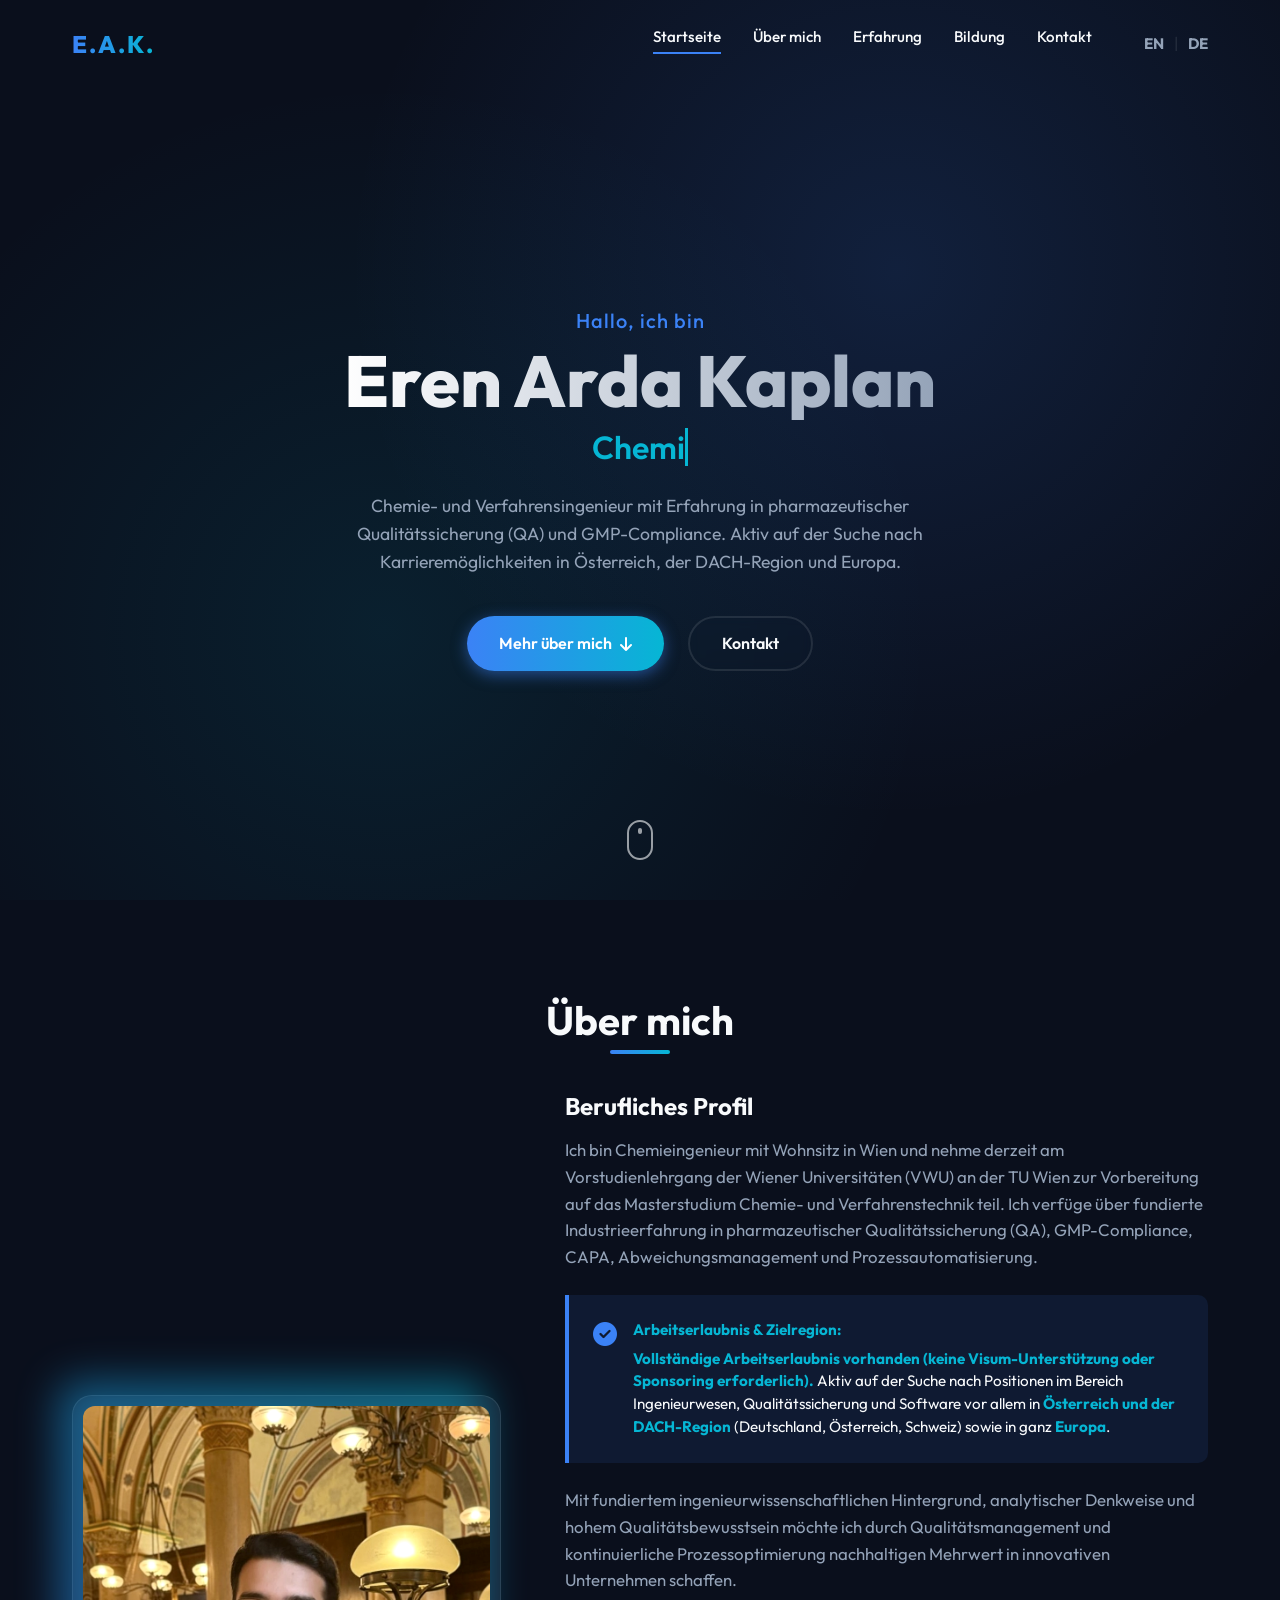
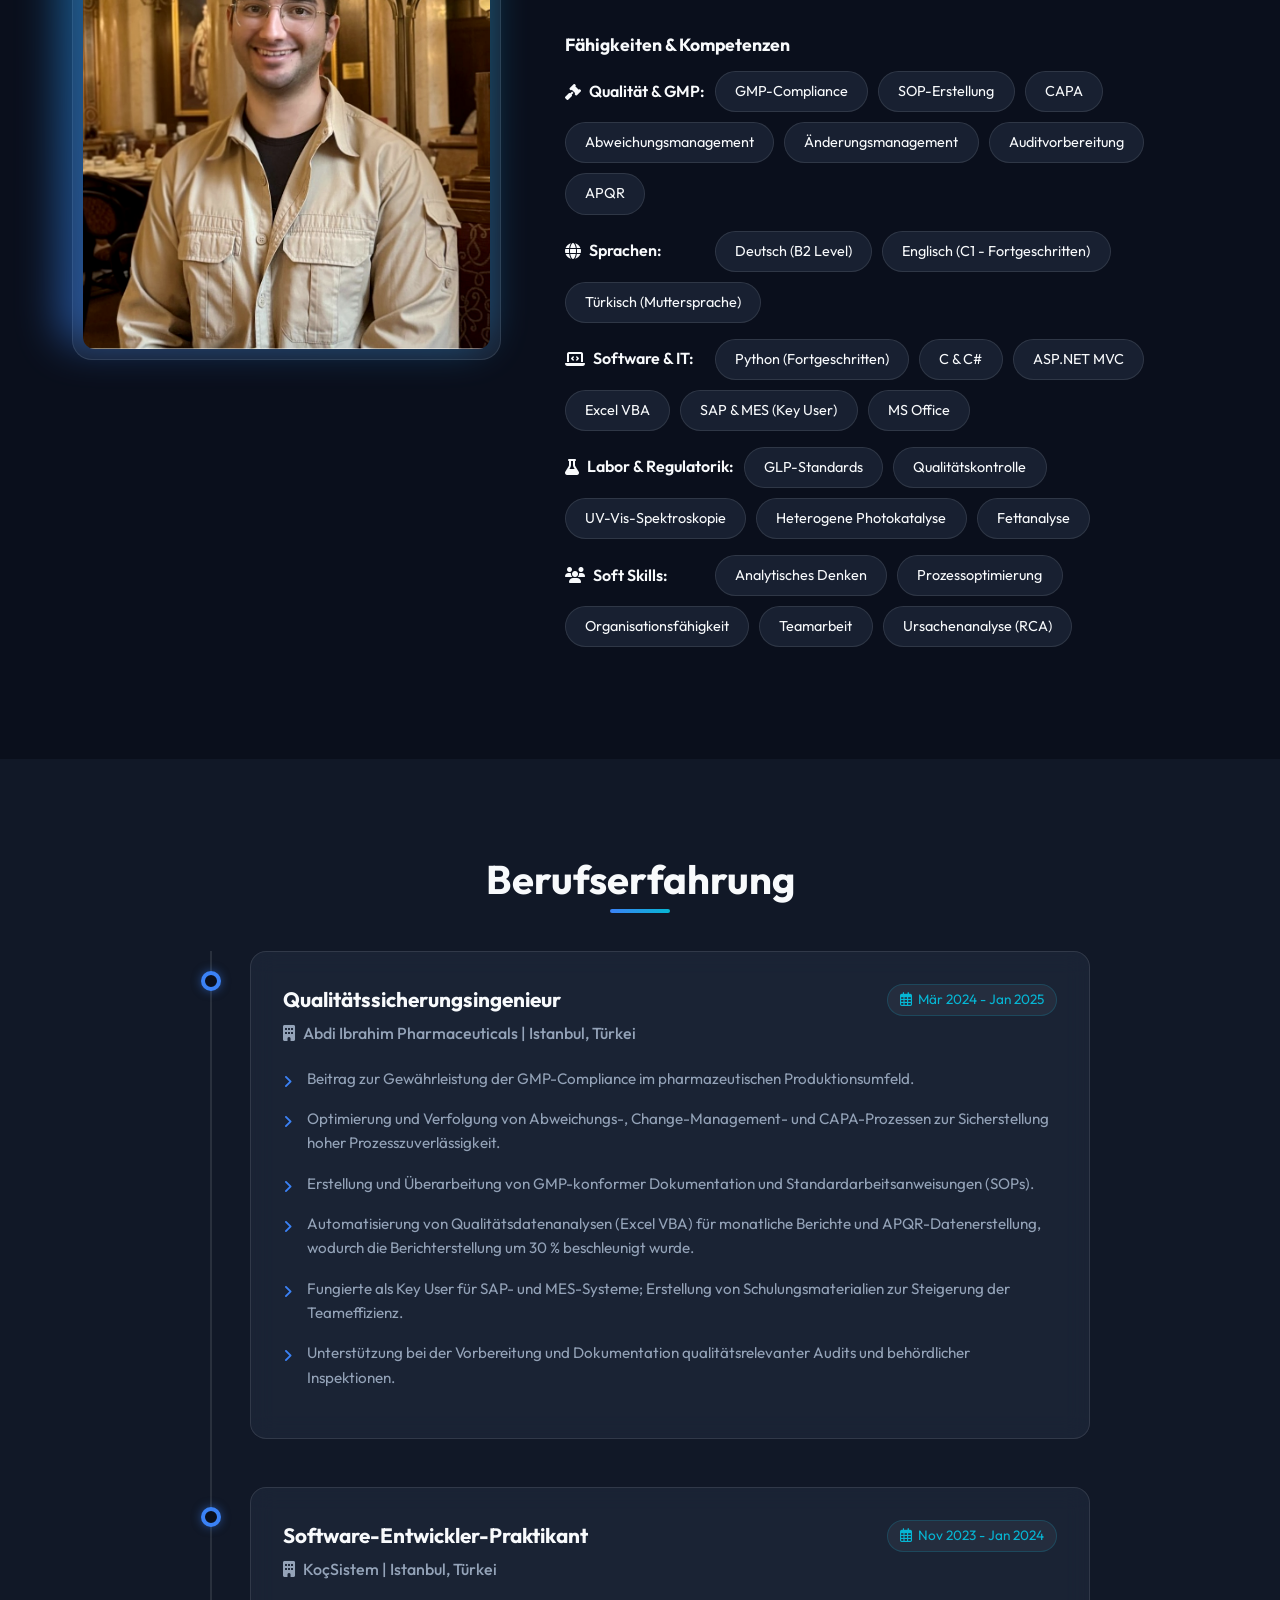
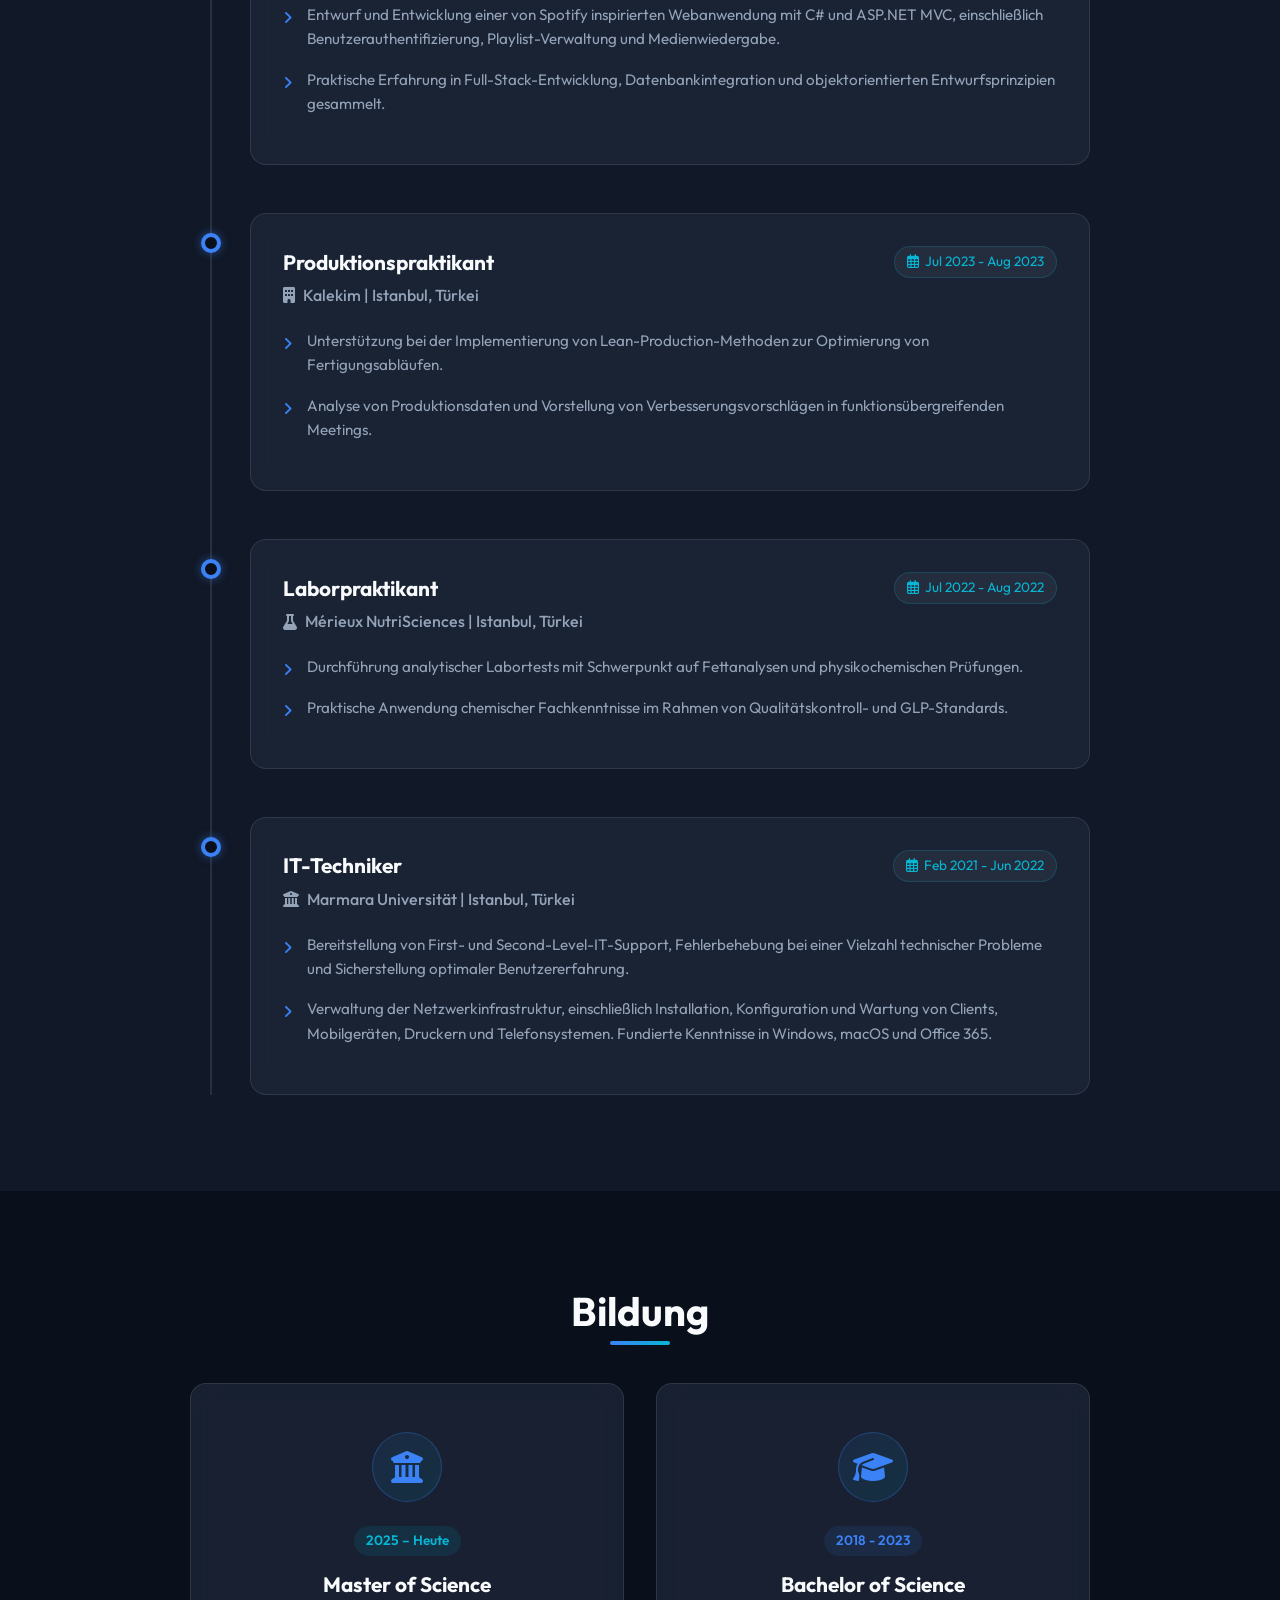
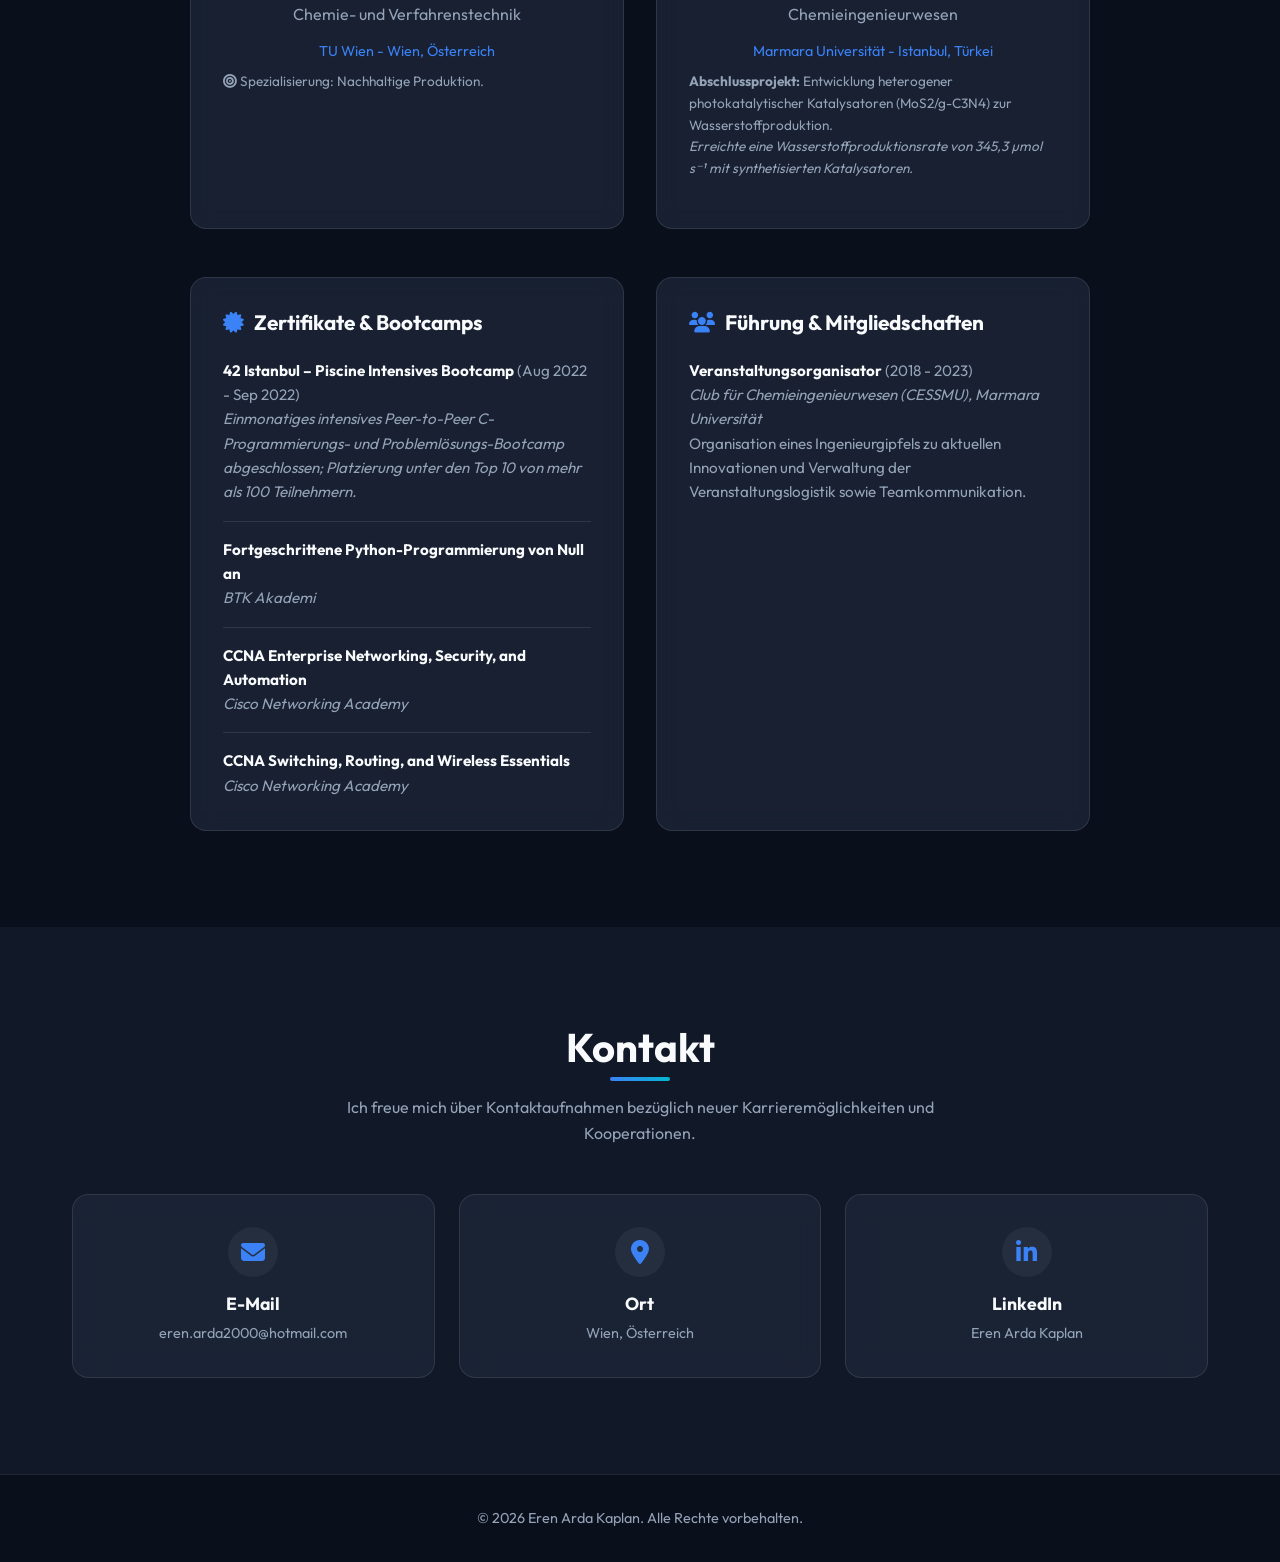
==== commit 500c7a41: "Add files via upload" ====
--- a/index-de.html
+++ b/index-de.html
@@ -82,10 +82,10 @@
                         Ich bin Chemieingenieur mit Wohnsitz in Wien und nehme derzeit am Vorstudienlehrgang der Wiener Universitäten (VWU) an der TU Wien zur Vorbereitung auf das Masterstudium Chemie- und Verfahrenstechnik teil. Ich verfüge über fundierte Industrieerfahrung in pharmazeutischer Qualitätssicherung (QA), GMP-Compliance, CAPA, Abweichungsmanagement und Prozessautomatisierung.
                     </p>
                     <div class="highlight-box">
-                        <i class="fas fa-globe-europe info-icon"></i>
+                        <i class="fas fa-check-circle info-icon"></i>
                         <div>
-                            <p><strong>Zielregion & Arbeitserlaubnis:</strong></p>
-                            <p>Aktiv auf der Suche nach Positionen im Bereich Ingenieurwesen und Qualitätssicherung vor allem in <strong>Österreich und der DACH-Region</strong> (Deutschland, Österreich, Schweiz) sowie in ganz <strong>Europa</strong>. Offen für Vollzeit- und Teilzeitstellen mit Visum-Sponsoring / Unterstützung bei der Arbeitserlaubnis (geeignet für Rot-Weiß-Rot-Karte und Blaue Karte EU).</p>
+                            <p><strong>Arbeitserlaubnis & Zielregion:</strong></p>
+                            <p><strong>Vollständige Arbeitserlaubnis vorhanden (keine Visum-Unterstützung oder Sponsoring erforderlich).</strong> Aktiv auf der Suche nach Positionen im Bereich Ingenieurwesen, Qualitätssicherung und Software vor allem in <strong>Österreich und der DACH-Region</strong> (Deutschland, Österreich, Schweiz) sowie in ganz <strong>Europa</strong>.</p>
                         </div>
                     </div>
                     <p class="about-text">
@@ -108,16 +108,18 @@
 
                         <div class="skills-category mt-3">
                             <span class="category-label"><i class="fas fa-globe"></i> Sprachen:</span>
-                            <span class="skill-pill">Deutsch (B2)</span>
-                            <span class="skill-pill">Englisch (C1)</span>
+                            <span class="skill-pill">Deutsch (B2 Level)</span>
+                            <span class="skill-pill">Englisch (C1 - Fortgeschritten)</span>
                             <span class="skill-pill">Türkisch (Muttersprache)</span>
                         </div>
 
                         <div class="skills-category mt-3">
                             <span class="category-label"><i class="fas fa-laptop-code"></i> Software & IT:</span>
+                            <span class="skill-pill">Python (Fortgeschritten)</span>
+                            <span class="skill-pill">C & C#</span>
+                            <span class="skill-pill">ASP.NET MVC</span>
+                            <span class="skill-pill" title="Datenautomatisierung für Qualitätsberichte">Excel VBA</span>
                             <span class="skill-pill">SAP & MES (Key User)</span>
-                            <span class="skill-pill" title="Datenautomatisierung für Qualitätsberichte">Excel VBA</span>
-                            <span class="skill-pill">Python</span>
                             <span class="skill-pill">MS Office</span>
                         </div>
 
@@ -164,13 +166,29 @@
                             <li>Beitrag zur Gewährleistung der GMP-Compliance im pharmazeutischen Produktionsumfeld.</li>
                             <li>Optimierung und Verfolgung von Abweichungs-, Change-Management- und CAPA-Prozessen zur Sicherstellung hoher Prozesszuverlässigkeit.</li>
                             <li>Erstellung und Überarbeitung von GMP-konformer Dokumentation und Standardarbeitsanweisungen (SOPs).</li>
-                            <li>Automatisierung von Qualitätsdatenanalysen (Excel VBA) für monatliche Berichte und APQR-Datenerstellung (Annual Product Quality Review).</li>
+                            <li>Automatisierung von Qualitätsdatenanalysen (Excel VBA) für monatliche Berichte und APQR-Datenerstellung, wodurch die Berichterstellung um 30 % beschleunigt wurde.</li>
                             <li>Fungierte als Key User für SAP- und MES-Systeme; Erstellung von Schulungsmaterialien zur Steigerung der Teameffizienz.</li>
                             <li>Unterstützung bei der Vorbereitung und Dokumentation qualitätsrelevanter Audits und behördlicher Inspektionen.</li>
                         </ul>
                     </div>
                 </div>
 
+                <!-- KoçSistem Experience -->
+                <div class="timeline-item reveal-fade-up">
+                    <div class="timeline-dot"></div>
+                    <div class="timeline-content glass-card">
+                        <div class="timeline-header">
+                            <h3 class="role">Software-Entwickler-Praktikant</h3>
+                            <span class="date"><i class="far fa-calendar-alt"></i> Nov 2023 - Jan 2024</span>
+                        </div>
+                        <h4 class="company"><i class="fas fa-building"></i> KoçSistem | Istanbul, Türkei</h4>
+                        <ul class="task-list">
+                            <li>Entwurf und Entwicklung einer von Spotify inspirierten Webanwendung mit C# und ASP.NET MVC, einschließlich Benutzerauthentifizierung, Playlist-Verwaltung und Medienwiedergabe.</li>
+                            <li>Praktische Erfahrung in Full-Stack-Entwicklung, Datenbankintegration und objektorientierten Entwurfsprinzipien gesammelt.</li>
+                        </ul>
+                    </div>
+                </div>
+
                 <!-- Kalekim Experience -->
                 <div class="timeline-item reveal-fade-up">
                     <div class="timeline-dot"></div>
@@ -199,6 +217,22 @@
                         <ul class="task-list">
                             <li>Durchführung analytischer Labortests mit Schwerpunkt auf Fettanalysen und physikochemischen Prüfungen.</li>
                             <li>Praktische Anwendung chemischer Fachkenntnisse im Rahmen von Qualitätskontroll- und GLP-Standards.</li>
+                        </ul>
+                    </div>
+                </div>
+
+                <!-- Marmara University IT Technician Experience -->
+                <div class="timeline-item reveal-fade-up">
+                    <div class="timeline-dot"></div>
+                    <div class="timeline-content glass-card">
+                        <div class="timeline-header">
+                            <h3 class="role">IT-Techniker</h3>
+                            <span class="date"><i class="far fa-calendar-alt"></i> Feb 2021 - Jun 2022</span>
+                        </div>
+                        <h4 class="company"><i class="fas fa-university"></i> Marmara Universität | Istanbul, Türkei</h4>
+                        <ul class="task-list">
+                            <li>Bereitstellung von First- und Second-Level-IT-Support, Fehlerbehebung bei einer Vielzahl technischer Probleme und Sicherstellung optimaler Benutzererfahrung.</li>
+                            <li>Verwaltung der Netzwerkinfrastruktur, einschließlich Installation, Konfiguration und Wartung von Clients, Mobilgeräten, Druckern und Telefonsystemen. Fundierte Kenntnisse in Windows, macOS und Office 365.</li>
                         </ul>
                     </div>
                 </div>
@@ -213,18 +247,18 @@
             <h2 class="section-title reveal-fade-up">Bildung</h2>
             
             <div class="cards-grid">
-                <!-- TU Wien Prep -->
+                <!-- TU Wien -->
                 <div class="edu-card glass-card reveal-fade-up" style="transition-delay: 0.1s;">
                     <div class="edu-icon">
                         <i class="fas fa-university"></i>
                     </div>
                     <div class="edu-details">
-                        <span class="edu-year">2025 – 2026</span>
-                        <h3 class="edu-degree">Vorstudienlehrgang der Wiener Universitäten (VWU)</h3>
-                        <h4 class="edu-major">Deutschkurs</h4>
+                        <span class="edu-year">2025 – Heute</span>
+                        <h3 class="edu-degree">Master of Science</h3>
+                        <h4 class="edu-major">Chemie- und Verfahrenstechnik</h4>
                         <p class="edu-school">TU Wien - Wien, Österreich</p>
                         <p class="edu-meta mt-2" style="font-size: 0.85rem; color: var(--text-muted); text-align: left;">
-                            <i class="fas fa-graduation-cap"></i> Zur Vorbereitung auf das Masterstudium in <strong>Chemie- und Verfahrenstechnik</strong>.
+                            <i class="fas fa-bullseye"></i> Spezialisierung: Nachhaltige Produktion.
                         </p>
                     </div>
                     <div class="card-glow"></div>
@@ -252,11 +286,23 @@
             <!-- Certificates & Leadership -->
             <div class="extras-grid reveal-fade-up mt-5">
                 <div class="extra-panel glass-card">
-                    <h3><i class="fas fa-certificate text-primary"></i> Zertifikate</h3>
+                    <h3><i class="fas fa-certificate text-primary"></i> Zertifikate & Bootcamps</h3>
                     <ul class="extra-list">
                         <li>
+                            <strong>42 Istanbul – Piscine Intensives Bootcamp</strong> (Aug 2022 - Sep 2022)<br>
+                            <em>Einmonatiges intensives Peer-to-Peer C-Programmierungs- und Problemlösungs-Bootcamp abgeschlossen; Platzierung unter den Top 10 von mehr als 100 Teilnehmern.</em>
+                        </li>
+                        <li>
                             <strong>Fortgeschrittene Python-Programmierung von Null an</strong><br>
-                            <em>BTK Akademi (2022)</em>
+                            <em>BTK Akademi</em>
+                        </li>
+                        <li>
+                            <strong>CCNA Enterprise Networking, Security, and Automation</strong><br>
+                            <em>Cisco Networking Academy</em>
+                        </li>
+                        <li>
+                            <strong>CCNA Switching, Routing, and Wireless Essentials</strong><br>
+                            <em>Cisco Networking Academy</em>
                         </li>
                     </ul>
                 </div>
@@ -266,7 +312,7 @@
                         <li>
                             <strong>Veranstaltungsorganisator</strong> (2018 - 2023)<br>
                             <em>Club für Chemieingenieurwesen (CESSMU), Marmara Universität</em><br>
-                            Organisation eines Ingenieurgipfels zu aktuellen Innovationen und Verwaltung der Veranstaltungslogistik.
+                            Organisation eines Ingenieurgipfels zu aktuellen Innovationen und Verwaltung der Veranstaltungslogistik sowie Teamkommunikation.
                         </li>
                     </ul>
                 </div>
@@ -286,12 +332,6 @@
                     <h3>E-Mail</h3>
                     <p>eren.arda2000@hotmail.com</p>
                 </a>
-
-                <a href="tel:+436641865870" class="contact-card glass-card">
-                    <div class="icon-wrapper"><i class="fas fa-phone-alt"></i></div>
-                    <h3>Telefon</h3>
-                    <p>+43 664 186 5870</p>
-                </a>
                 
                 <div class="contact-card glass-card">
                     <div class="icon-wrapper"><i class="fas fa-map-marker-alt"></i></div>
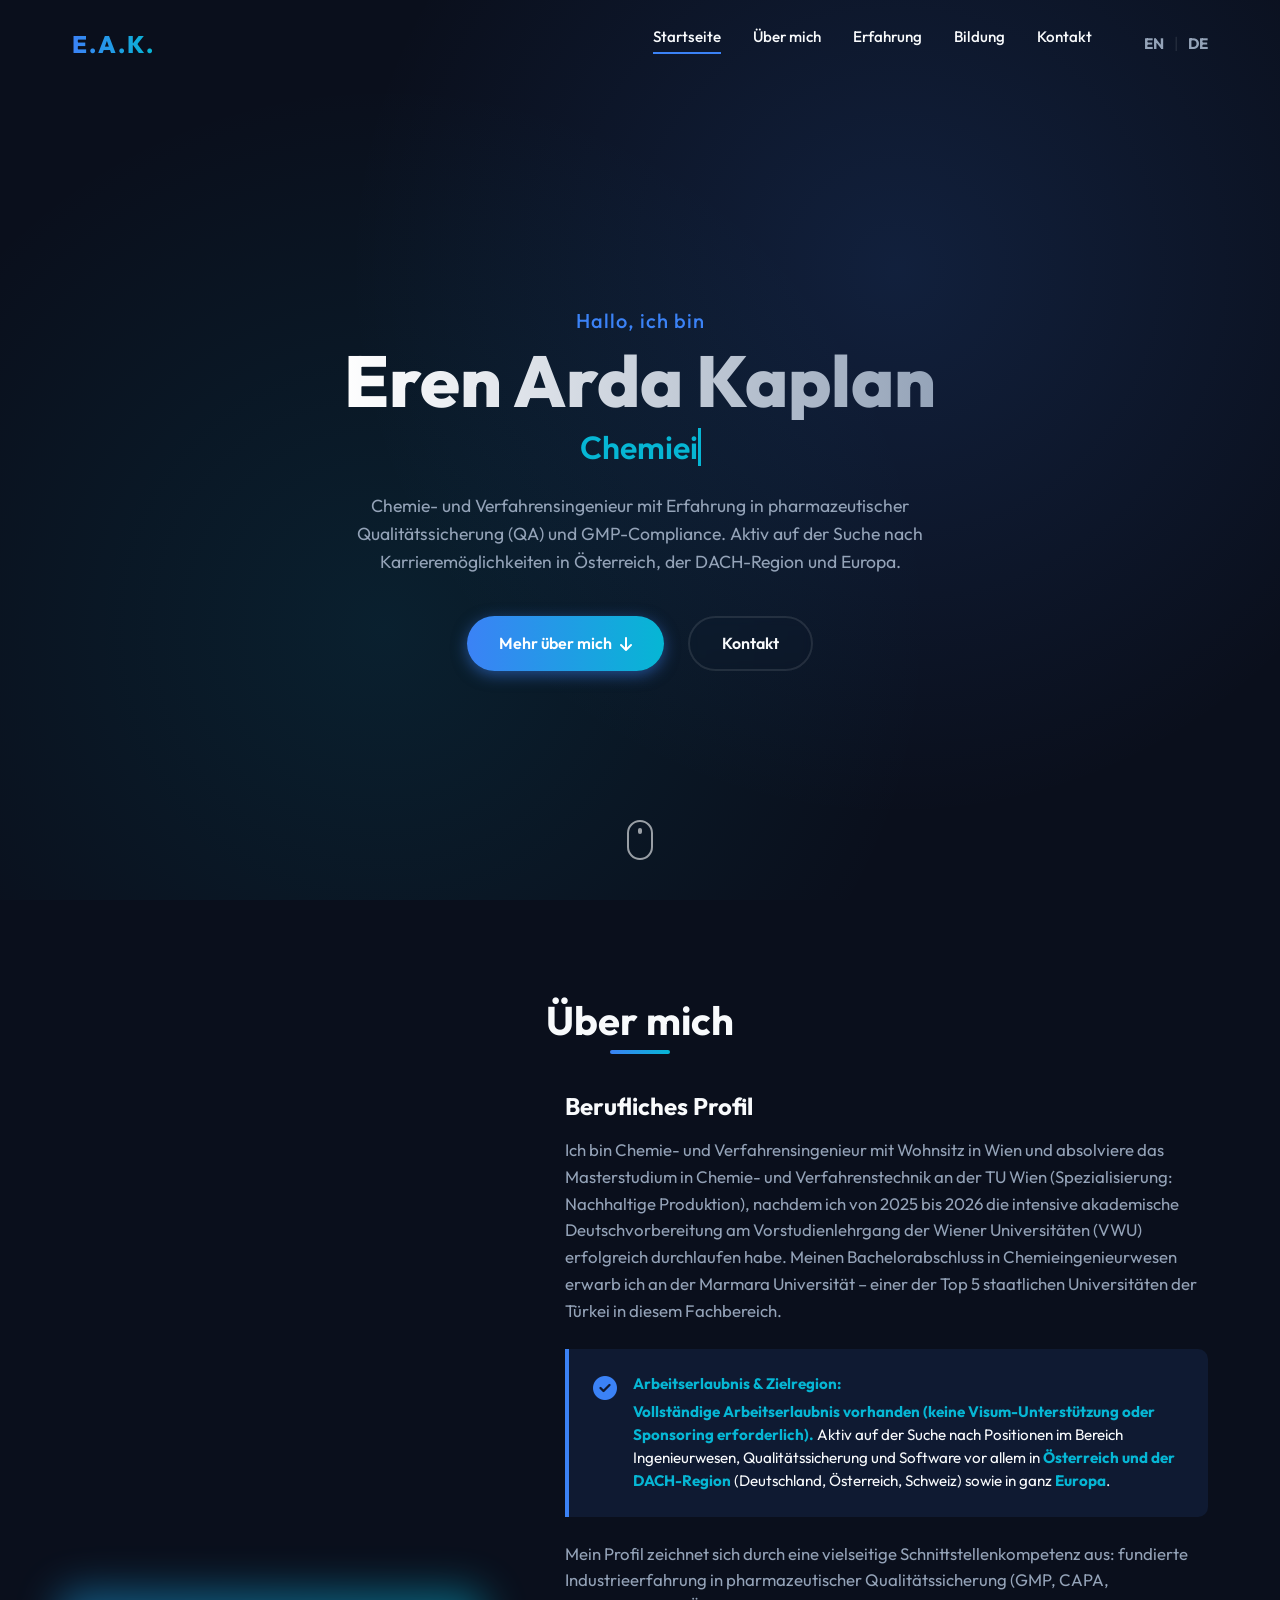
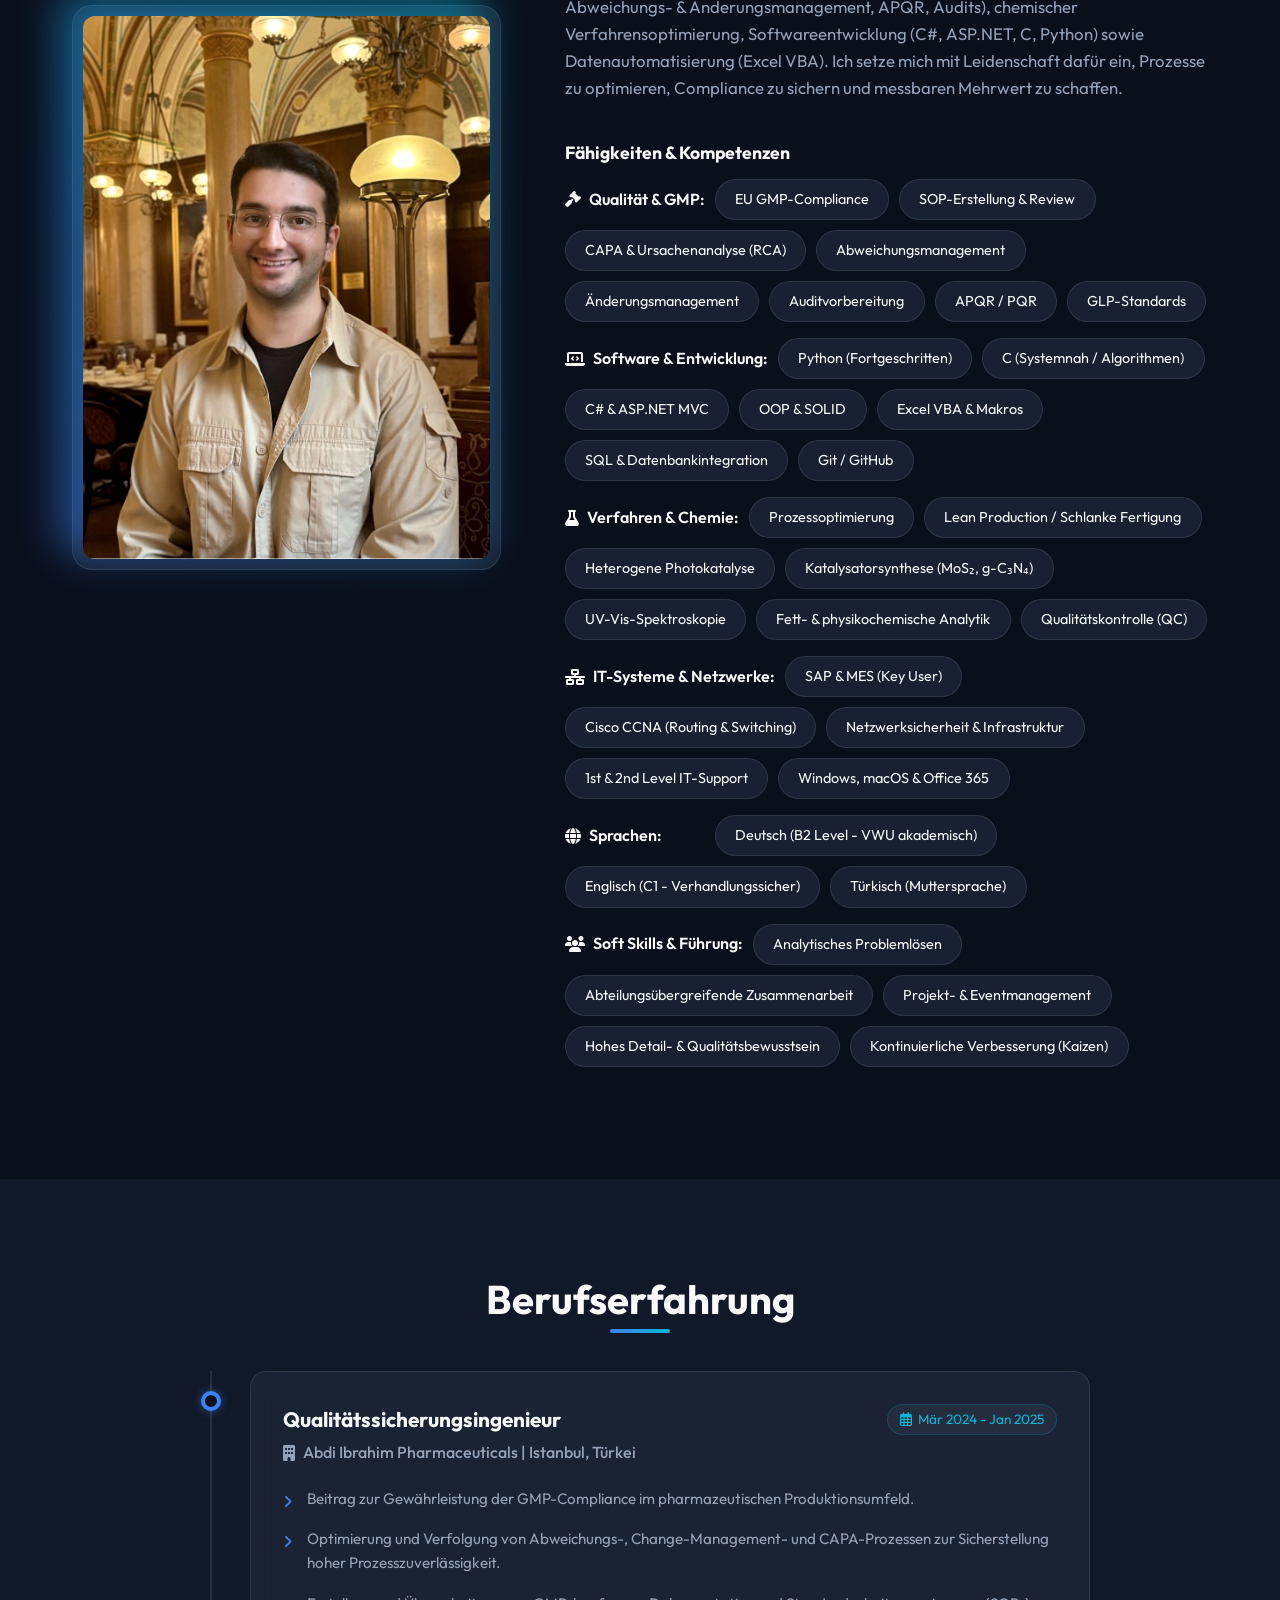
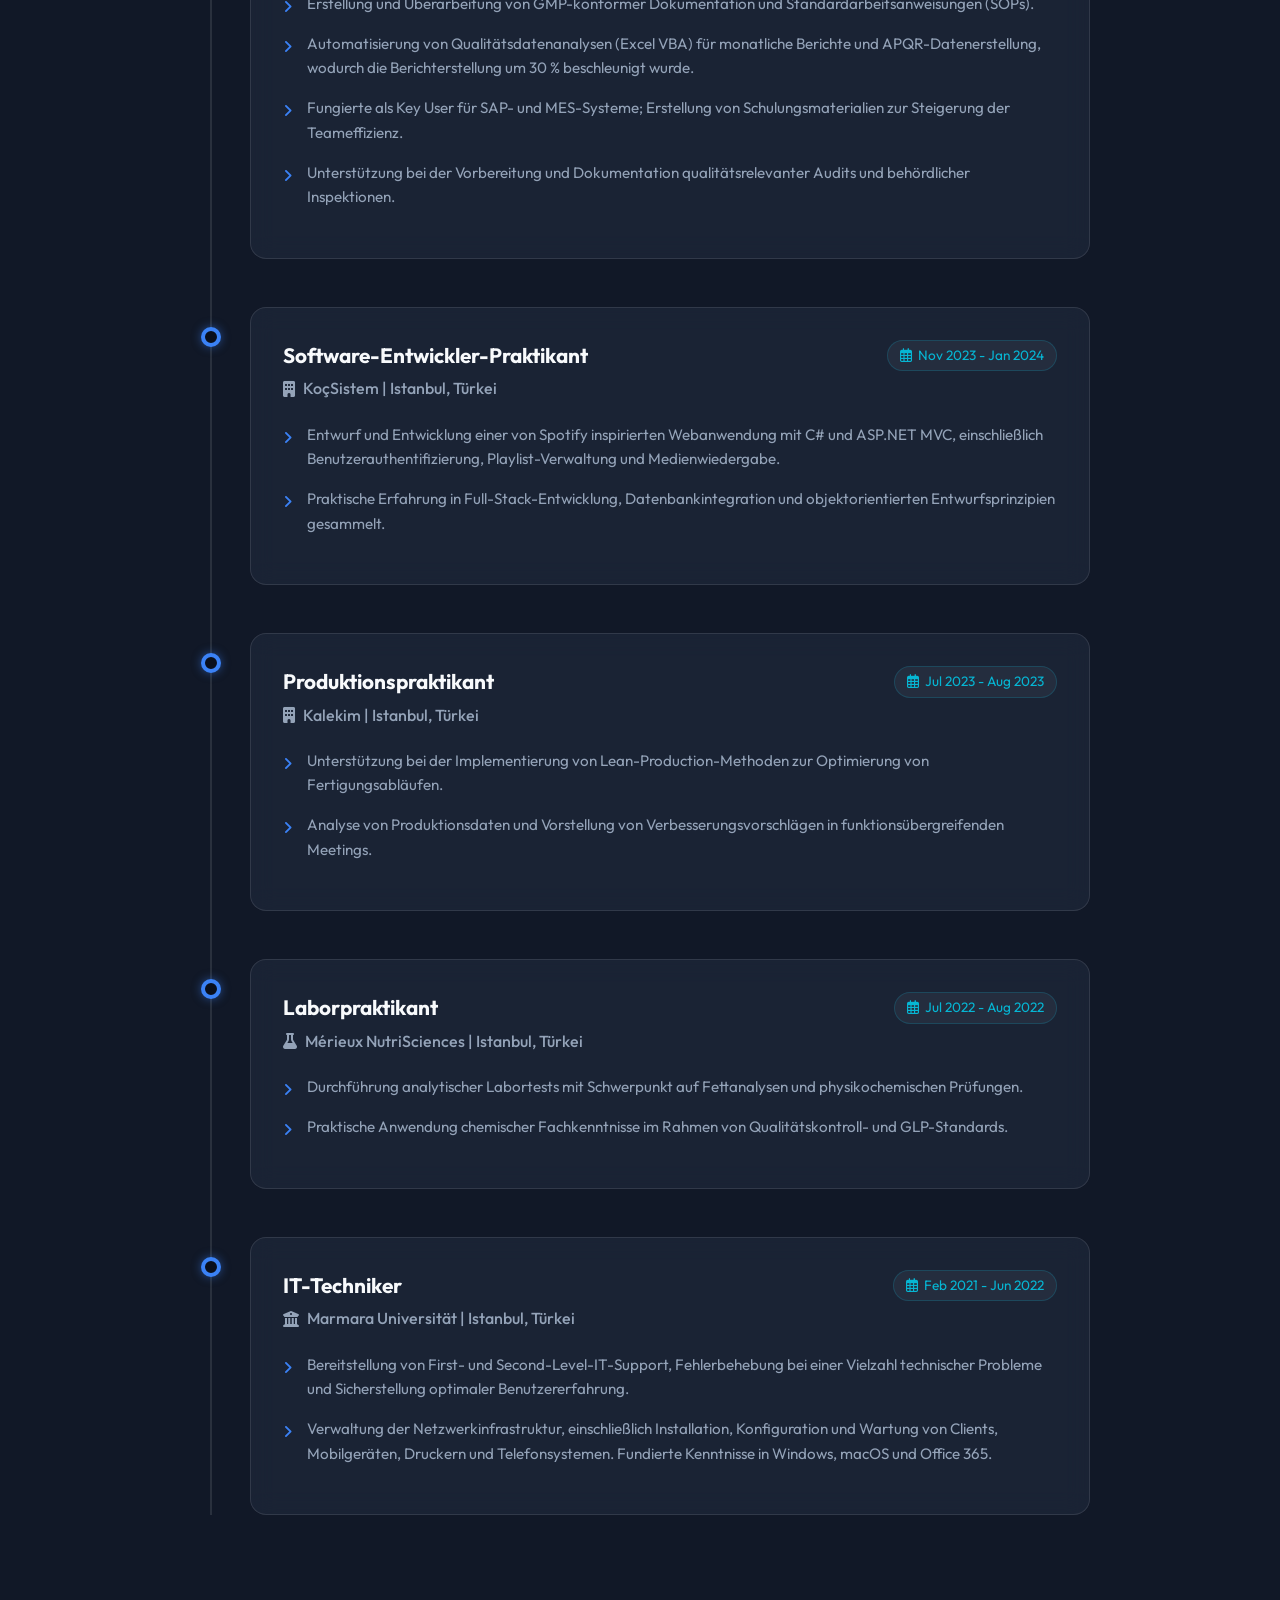
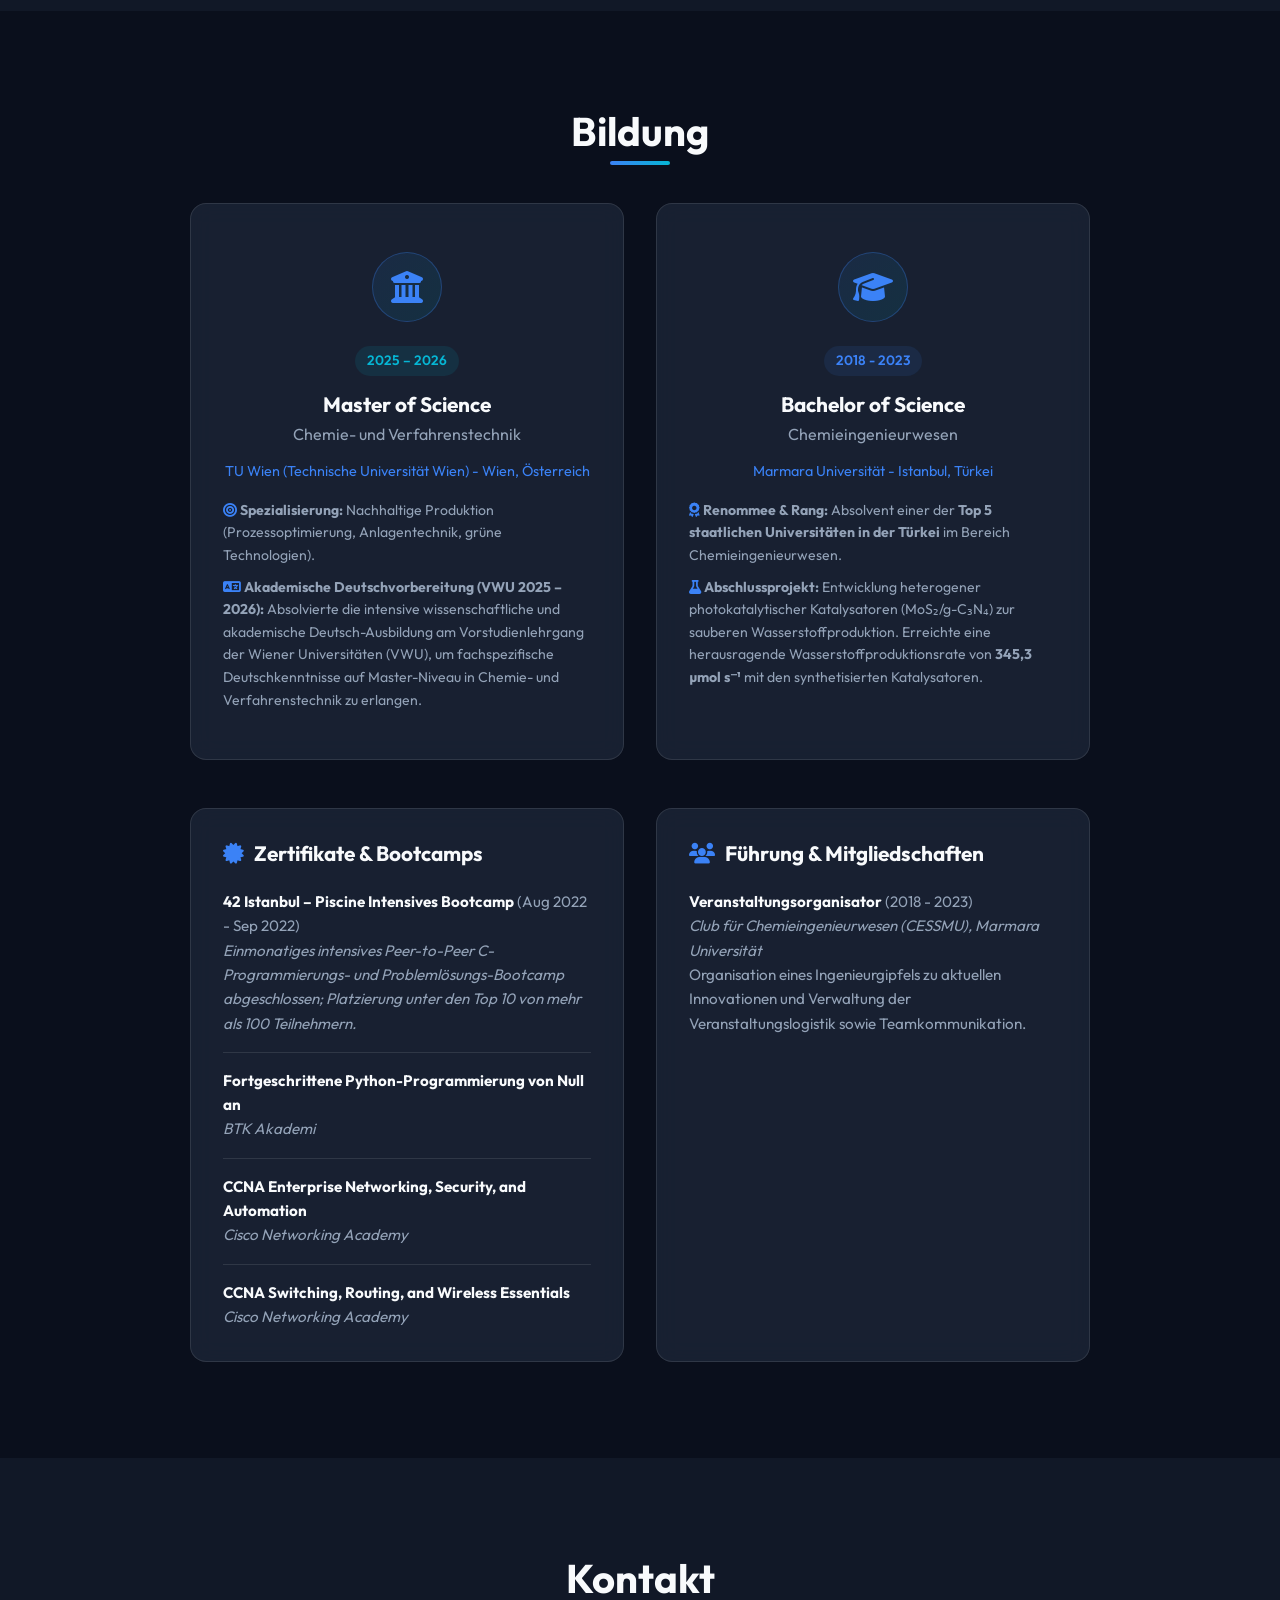
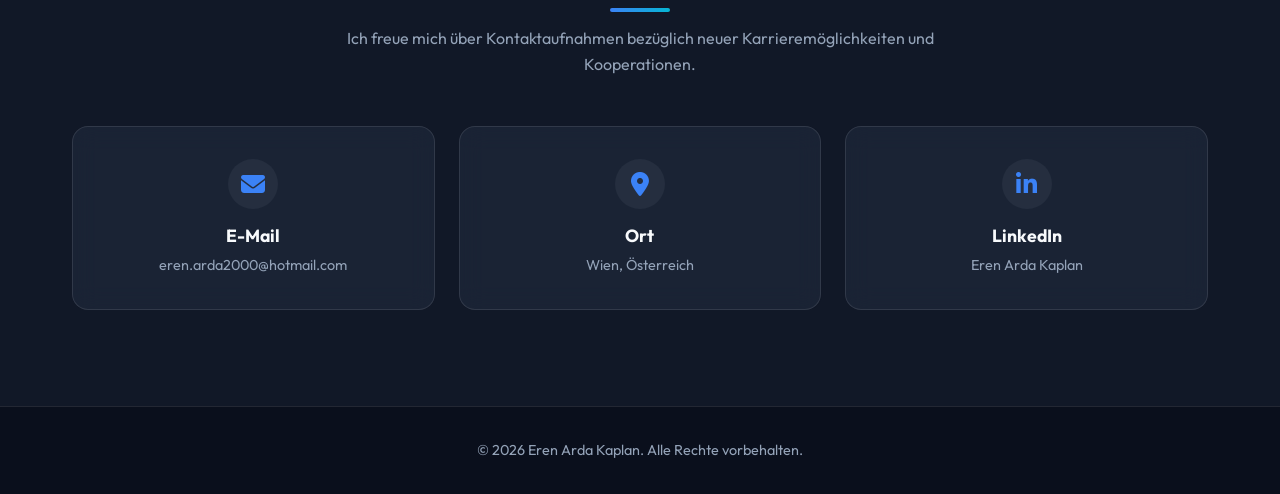
==== commit cfd55d66: "Add files via upload" ====
--- a/index-de.html
+++ b/index-de.html
@@ -50,7 +50,9 @@
                 <span class="typing-text"></span><span class="cursor">&nbsp;</span>
             </h2>
             <p class="hero-desc">
-                Chemie- und Verfahrensingenieur mit Erfahrung in pharmazeutischer Qualitätssicherung (QA) und GMP-Compliance. Aktiv auf der Suche nach Karrieremöglichkeiten in Österreich, der DACH-Region und Europa.
+                Chemie- und Verfahrensingenieur mit Erfahrung in pharmazeutischer Qualitätssicherung (QA) und
+                GMP-Compliance. Aktiv auf der Suche nach Karrieremöglichkeiten in Österreich, der DACH-Region und
+                Europa.
             </p>
             <div class="hero-btns">
                 <a href="#about" class="btn btn-primary">Mehr über mich <i class="fas fa-arrow-down"></i></a>
@@ -79,66 +81,95 @@
                 <div class="about-text-container reveal-fade-left">
                     <h3 class="about-subtitle">Berufliches Profil</h3>
                     <p class="about-text">
-                        Ich bin Chemieingenieur mit Wohnsitz in Wien und nehme derzeit am Vorstudienlehrgang der Wiener Universitäten (VWU) an der TU Wien zur Vorbereitung auf das Masterstudium Chemie- und Verfahrenstechnik teil. Ich verfüge über fundierte Industrieerfahrung in pharmazeutischer Qualitätssicherung (QA), GMP-Compliance, CAPA, Abweichungsmanagement und Prozessautomatisierung.
+                        Ich bin Chemie- und Verfahrensingenieur mit Wohnsitz in Wien und absolviere das Masterstudium in
+                        Chemie- und Verfahrenstechnik an der TU Wien (Spezialisierung: Nachhaltige Produktion), nachdem
+                        ich von 2025 bis 2026 die intensive akademische Deutschvorbereitung am Vorstudienlehrgang der
+                        Wiener Universitäten (VWU) erfolgreich durchlaufen habe. Meinen Bachelorabschluss in
+                        Chemieingenieurwesen erwarb ich an der Marmara Universität – einer der Top 5 staatlichen
+                        Universitäten der Türkei in diesem Fachbereich.
                     </p>
                     <div class="highlight-box">
                         <i class="fas fa-check-circle info-icon"></i>
                         <div>
                             <p><strong>Arbeitserlaubnis & Zielregion:</strong></p>
-                            <p><strong>Vollständige Arbeitserlaubnis vorhanden (keine Visum-Unterstützung oder Sponsoring erforderlich).</strong> Aktiv auf der Suche nach Positionen im Bereich Ingenieurwesen, Qualitätssicherung und Software vor allem in <strong>Österreich und der DACH-Region</strong> (Deutschland, Österreich, Schweiz) sowie in ganz <strong>Europa</strong>.</p>
+                            <p><strong>Vollständige Arbeitserlaubnis vorhanden (keine Visum-Unterstützung oder
+                                    Sponsoring erforderlich).</strong> Aktiv auf der Suche nach Positionen im Bereich
+                                Ingenieurwesen, Qualitätssicherung und Software vor allem in <strong>Österreich und der
+                                    DACH-Region</strong> (Deutschland, Österreich, Schweiz) sowie in ganz
+                                <strong>Europa</strong>.</p>
                         </div>
                     </div>
                     <p class="about-text">
-                        Mit fundiertem ingenieurwissenschaftlichen Hintergrund, analytischer Denkweise und hohem Qualitätsbewusstsein möchte ich durch Qualitätsmanagement und kontinuierliche Prozessoptimierung nachhaltigen Mehrwert in innovativen Unternehmen schaffen.
+                        Mein Profil zeichnet sich durch eine vielseitige Schnittstellenkompetenz aus: fundierte
+                        Industrieerfahrung in pharmazeutischer Qualitätssicherung (GMP, CAPA, Abweichungs- &
+                        Änderungsmanagement, APQR, Audits), chemischer Verfahrensoptimierung, Softwareentwicklung (C#,
+                        ASP.NET, C, Python) sowie Datenautomatisierung (Excel VBA). Ich setze mich mit Leidenschaft
+                        dafür ein, Prozesse zu optimieren, Compliance zu sichern und messbaren Mehrwert zu schaffen.
                     </p>
 
                     <div class="skills-wrapper">
                         <h4 class="skills-title">Fähigkeiten & Kompetenzen</h4>
-                        
+
                         <div class="skills-category">
                             <span class="category-label"><i class="fas fa-gavel"></i> Qualität & GMP:</span>
-                            <span class="skill-pill">GMP-Compliance</span>
-                            <span class="skill-pill">SOP-Erstellung</span>
-                            <span class="skill-pill">CAPA</span>
+                            <span class="skill-pill">EU GMP-Compliance</span>
+                            <span class="skill-pill">SOP-Erstellung & Review</span>
+                            <span class="skill-pill">CAPA & Ursachenanalyse (RCA)</span>
                             <span class="skill-pill">Abweichungsmanagement</span>
                             <span class="skill-pill">Änderungsmanagement</span>
                             <span class="skill-pill">Auditvorbereitung</span>
-                            <span class="skill-pill">APQR</span>
+                            <span class="skill-pill">APQR / PQR</span>
+                            <span class="skill-pill">GLP-Standards</span>
+                        </div>
+
+                        <div class="skills-category mt-3">
+                            <span class="category-label"><i class="fas fa-laptop-code"></i> Software &
+                                Entwicklung:</span>
+                            <span class="skill-pill">Python (Fortgeschritten)</span>
+                            <span class="skill-pill">C (Systemnah / Algorithmen)</span>
+                            <span class="skill-pill">C# & ASP.NET MVC</span>
+                            <span class="skill-pill">OOP & SOLID</span>
+                            <span class="skill-pill" title="Datenautomatisierung für Qualitätsberichte">Excel VBA &
+                                Makros</span>
+                            <span class="skill-pill">SQL & Datenbankintegration</span>
+                            <span class="skill-pill">Git / GitHub</span>
+                        </div>
+
+                        <div class="skills-category mt-3">
+                            <span class="category-label"><i class="fas fa-flask"></i> Verfahren & Chemie:</span>
+                            <span class="skill-pill">Prozessoptimierung</span>
+                            <span class="skill-pill">Lean Production / Schlanke Fertigung</span>
+                            <span class="skill-pill">Heterogene Photokatalyse</span>
+                            <span class="skill-pill">Katalysatorsynthese (MoS₂, g-C₃N₄)</span>
+                            <span class="skill-pill">UV-Vis-Spektroskopie</span>
+                            <span class="skill-pill">Fett- & physikochemische Analytik</span>
+                            <span class="skill-pill">Qualitätskontrolle (QC)</span>
+                        </div>
+
+                        <div class="skills-category mt-3">
+                            <span class="category-label"><i class="fas fa-network-wired"></i> IT-Systeme &
+                                Netzwerke:</span>
+                            <span class="skill-pill">SAP & MES (Key User)</span>
+                            <span class="skill-pill">Cisco CCNA (Routing & Switching)</span>
+                            <span class="skill-pill">Netzwerksicherheit & Infrastruktur</span>
+                            <span class="skill-pill">1st & 2nd Level IT-Support</span>
+                            <span class="skill-pill">Windows, macOS & Office 365</span>
                         </div>
 
                         <div class="skills-category mt-3">
                             <span class="category-label"><i class="fas fa-globe"></i> Sprachen:</span>
-                            <span class="skill-pill">Deutsch (B2 Level)</span>
-                            <span class="skill-pill">Englisch (C1 - Fortgeschritten)</span>
+                            <span class="skill-pill">Deutsch (B2 Level - VWU akademisch)</span>
+                            <span class="skill-pill">Englisch (C1 - Verhandlungssicher)</span>
                             <span class="skill-pill">Türkisch (Muttersprache)</span>
                         </div>
 
                         <div class="skills-category mt-3">
-                            <span class="category-label"><i class="fas fa-laptop-code"></i> Software & IT:</span>
-                            <span class="skill-pill">Python (Fortgeschritten)</span>
-                            <span class="skill-pill">C & C#</span>
-                            <span class="skill-pill">ASP.NET MVC</span>
-                            <span class="skill-pill" title="Datenautomatisierung für Qualitätsberichte">Excel VBA</span>
-                            <span class="skill-pill">SAP & MES (Key User)</span>
-                            <span class="skill-pill">MS Office</span>
-                        </div>
-
-                        <div class="skills-category mt-3">
-                            <span class="category-label"><i class="fas fa-flask"></i> Labor & Regulatorik:</span>
-                            <span class="skill-pill">GLP-Standards</span>
-                            <span class="skill-pill">Qualitätskontrolle</span>
-                            <span class="skill-pill">UV-Vis-Spektroskopie</span>
-                            <span class="skill-pill">Heterogene Photokatalyse</span>
-                            <span class="skill-pill">Fettanalyse</span>
-                        </div>
-
-                        <div class="skills-category mt-3">
-                            <span class="category-label"><i class="fas fa-users"></i> Soft Skills:</span>
-                            <span class="skill-pill">Analytisches Denken</span>
-                            <span class="skill-pill">Prozessoptimierung</span>
-                            <span class="skill-pill">Organisationsfähigkeit</span>
-                            <span class="skill-pill">Teamarbeit</span>
-                            <span class="skill-pill">Ursachenanalyse (RCA)</span>
+                            <span class="category-label"><i class="fas fa-users"></i> Soft Skills & Führung:</span>
+                            <span class="skill-pill">Analytisches Problemlösen</span>
+                            <span class="skill-pill">Abteilungsübergreifende Zusammenarbeit</span>
+                            <span class="skill-pill">Projekt- & Eventmanagement</span>
+                            <span class="skill-pill">Hohes Detail- & Qualitätsbewusstsein</span>
+                            <span class="skill-pill">Kontinuierliche Verbesserung (Kaizen)</span>
                         </div>
                     </div>
                 </div>
@@ -150,9 +181,9 @@
     <section id="experience" class="experience section alt-bg">
         <div class="container">
             <h2 class="section-title reveal-fade-up">Berufserfahrung</h2>
-            
+
             <div class="timeline">
-                
+
                 <!-- Abdi Ibrahim Experience -->
                 <div class="timeline-item reveal-fade-up">
                     <div class="timeline-dot"></div>
@@ -161,14 +192,21 @@
                             <h3 class="role">Qualitätssicherungsingenieur</h3>
                             <span class="date"><i class="far fa-calendar-alt"></i> Mär 2024 - Jan 2025</span>
                         </div>
-                        <h4 class="company"><i class="fas fa-building"></i> Abdi Ibrahim Pharmaceuticals | Istanbul, Türkei</h4>
+                        <h4 class="company"><i class="fas fa-building"></i> Abdi Ibrahim Pharmaceuticals | Istanbul,
+                            Türkei</h4>
                         <ul class="task-list">
-                            <li>Beitrag zur Gewährleistung der GMP-Compliance im pharmazeutischen Produktionsumfeld.</li>
-                            <li>Optimierung und Verfolgung von Abweichungs-, Change-Management- und CAPA-Prozessen zur Sicherstellung hoher Prozesszuverlässigkeit.</li>
-                            <li>Erstellung und Überarbeitung von GMP-konformer Dokumentation und Standardarbeitsanweisungen (SOPs).</li>
-                            <li>Automatisierung von Qualitätsdatenanalysen (Excel VBA) für monatliche Berichte und APQR-Datenerstellung, wodurch die Berichterstellung um 30 % beschleunigt wurde.</li>
-                            <li>Fungierte als Key User für SAP- und MES-Systeme; Erstellung von Schulungsmaterialien zur Steigerung der Teameffizienz.</li>
-                            <li>Unterstützung bei der Vorbereitung und Dokumentation qualitätsrelevanter Audits und behördlicher Inspektionen.</li>
+                            <li>Beitrag zur Gewährleistung der GMP-Compliance im pharmazeutischen Produktionsumfeld.
+                            </li>
+                            <li>Optimierung und Verfolgung von Abweichungs-, Change-Management- und CAPA-Prozessen zur
+                                Sicherstellung hoher Prozesszuverlässigkeit.</li>
+                            <li>Erstellung und Überarbeitung von GMP-konformer Dokumentation und
+                                Standardarbeitsanweisungen (SOPs).</li>
+                            <li>Automatisierung von Qualitätsdatenanalysen (Excel VBA) für monatliche Berichte und
+                                APQR-Datenerstellung, wodurch die Berichterstellung um 30 % beschleunigt wurde.</li>
+                            <li>Fungierte als Key User für SAP- und MES-Systeme; Erstellung von Schulungsmaterialien zur
+                                Steigerung der Teameffizienz.</li>
+                            <li>Unterstützung bei der Vorbereitung und Dokumentation qualitätsrelevanter Audits und
+                                behördlicher Inspektionen.</li>
                         </ul>
                     </div>
                 </div>
@@ -183,8 +221,11 @@
                         </div>
                         <h4 class="company"><i class="fas fa-building"></i> KoçSistem | Istanbul, Türkei</h4>
                         <ul class="task-list">
-                            <li>Entwurf und Entwicklung einer von Spotify inspirierten Webanwendung mit C# und ASP.NET MVC, einschließlich Benutzerauthentifizierung, Playlist-Verwaltung und Medienwiedergabe.</li>
-                            <li>Praktische Erfahrung in Full-Stack-Entwicklung, Datenbankintegration und objektorientierten Entwurfsprinzipien gesammelt.</li>
+                            <li>Entwurf und Entwicklung einer von Spotify inspirierten Webanwendung mit C# und ASP.NET
+                                MVC, einschließlich Benutzerauthentifizierung, Playlist-Verwaltung und Medienwiedergabe.
+                            </li>
+                            <li>Praktische Erfahrung in Full-Stack-Entwicklung, Datenbankintegration und
+                                objektorientierten Entwurfsprinzipien gesammelt.</li>
                         </ul>
                     </div>
                 </div>
@@ -199,8 +240,10 @@
                         </div>
                         <h4 class="company"><i class="fas fa-building"></i> Kalekim | Istanbul, Türkei</h4>
                         <ul class="task-list">
-                            <li>Unterstützung bei der Implementierung von Lean-Production-Methoden zur Optimierung von Fertigungsabläufen.</li>
-                            <li>Analyse von Produktionsdaten und Vorstellung von Verbesserungsvorschlägen in funktionsübergreifenden Meetings.</li>
+                            <li>Unterstützung bei der Implementierung von Lean-Production-Methoden zur Optimierung von
+                                Fertigungsabläufen.</li>
+                            <li>Analyse von Produktionsdaten und Vorstellung von Verbesserungsvorschlägen in
+                                funktionsübergreifenden Meetings.</li>
                         </ul>
                     </div>
                 </div>
@@ -215,8 +258,10 @@
                         </div>
                         <h4 class="company"><i class="fas fa-flask"></i> Mérieux NutriSciences | Istanbul, Türkei</h4>
                         <ul class="task-list">
-                            <li>Durchführung analytischer Labortests mit Schwerpunkt auf Fettanalysen und physikochemischen Prüfungen.</li>
-                            <li>Praktische Anwendung chemischer Fachkenntnisse im Rahmen von Qualitätskontroll- und GLP-Standards.</li>
+                            <li>Durchführung analytischer Labortests mit Schwerpunkt auf Fettanalysen und
+                                physikochemischen Prüfungen.</li>
+                            <li>Praktische Anwendung chemischer Fachkenntnisse im Rahmen von Qualitätskontroll- und
+                                GLP-Standards.</li>
                         </ul>
                     </div>
                 </div>
@@ -229,10 +274,14 @@
                             <h3 class="role">IT-Techniker</h3>
                             <span class="date"><i class="far fa-calendar-alt"></i> Feb 2021 - Jun 2022</span>
                         </div>
-                        <h4 class="company"><i class="fas fa-university"></i> Marmara Universität | Istanbul, Türkei</h4>
+                        <h4 class="company"><i class="fas fa-university"></i> Marmara Universität | Istanbul, Türkei
+                        </h4>
                         <ul class="task-list">
-                            <li>Bereitstellung von First- und Second-Level-IT-Support, Fehlerbehebung bei einer Vielzahl technischer Probleme und Sicherstellung optimaler Benutzererfahrung.</li>
-                            <li>Verwaltung der Netzwerkinfrastruktur, einschließlich Installation, Konfiguration und Wartung von Clients, Mobilgeräten, Druckern und Telefonsystemen. Fundierte Kenntnisse in Windows, macOS und Office 365.</li>
+                            <li>Bereitstellung von First- und Second-Level-IT-Support, Fehlerbehebung bei einer Vielzahl
+                                technischer Probleme und Sicherstellung optimaler Benutzererfahrung.</li>
+                            <li>Verwaltung der Netzwerkinfrastruktur, einschließlich Installation, Konfiguration und
+                                Wartung von Clients, Mobilgeräten, Druckern und Telefonsystemen. Fundierte Kenntnisse in
+                                Windows, macOS und Office 365.</li>
                         </ul>
                     </div>
                 </div>
@@ -245,7 +294,7 @@
     <section id="education" class="education section">
         <div class="container">
             <h2 class="section-title reveal-fade-up">Bildung</h2>
-            
+
             <div class="cards-grid">
                 <!-- TU Wien -->
                 <div class="edu-card glass-card reveal-fade-up" style="transition-delay: 0.1s;">
@@ -253,31 +302,53 @@
                         <i class="fas fa-university"></i>
                     </div>
                     <div class="edu-details">
-                        <span class="edu-year">2025 – Heute</span>
+                        <span class="edu-year">2025 – 2026</span>
                         <h3 class="edu-degree">Master of Science</h3>
                         <h4 class="edu-major">Chemie- und Verfahrenstechnik</h4>
-                        <p class="edu-school">TU Wien - Wien, Österreich</p>
-                        <p class="edu-meta mt-2" style="font-size: 0.85rem; color: var(--text-muted); text-align: left;">
-                            <i class="fas fa-bullseye"></i> Spezialisierung: Nachhaltige Produktion.
-                        </p>
+                        <p class="edu-school">TU Wien (Technische Universität Wien) - Wien, Österreich</p>
+                        <div class="edu-meta mt-3"
+                            style="font-size: 0.88rem; color: var(--text-muted); text-align: left; line-height: 1.6;">
+                            <p style="margin-bottom: 0.6rem;">
+                                <i class="fas fa-bullseye text-primary"></i> <strong>Spezialisierung:</strong>
+                                Nachhaltige Produktion (Prozessoptimierung, Anlagentechnik, grüne Technologien).
+                            </p>
+                            <p>
+                                <i class="fas fa-language text-primary"></i> <strong>Akademische Deutschvorbereitung
+                                    (VWU 2025 – 2026):</strong> Absolvierte die intensive wissenschaftliche und
+                                akademische Deutsch-Ausbildung am Vorstudienlehrgang der Wiener Universitäten (VWU), um
+                                fachspezifische Deutschkenntnisse auf Master-Niveau in Chemie- und Verfahrenstechnik zu
+                                erlangen.
+                            </p>
+                        </div>
                     </div>
                     <div class="card-glow"></div>
                 </div>
 
-                <!-- Bachelor -->
+                <!-- Bachelor: Marmara University -->
                 <div class="edu-card glass-card reveal-fade-up" style="transition-delay: 0.2s;">
                     <div class="edu-icon">
                         <i class="fas fa-graduation-cap"></i>
                     </div>
                     <div class="edu-details">
-                        <span class="edu-year badge-warning" style="background: rgba(59,130,246,0.1); color: var(--primary);">2018 - 2023</span>
+                        <span class="edu-year badge-warning"
+                            style="background: rgba(59,130,246,0.1); color: var(--primary);">2018 - 2023</span>
                         <h3 class="edu-degree">Bachelor of Science</h3>
                         <h4 class="edu-major">Chemieingenieurwesen</h4>
                         <p class="edu-school">Marmara Universität - Istanbul, Türkei</p>
-                        <p class="edu-meta mt-2" style="font-size: 0.85rem; color: var(--text-muted); text-align: left;">
-                            <strong>Abschlussprojekt:</strong> Entwicklung heterogener photokatalytischer Katalysatoren (MoS2/g-C3N4) zur Wasserstoffproduktion.<br>
-                            <em>Erreichte eine Wasserstoffproduktionsrate von 345,3 µmol s⁻¹ mit synthetisierten Katalysatoren.</em>
-                        </p>
+                        <div class="edu-meta mt-3"
+                            style="font-size: 0.88rem; color: var(--text-muted); text-align: left; line-height: 1.6;">
+                            <p style="margin-bottom: 0.6rem;">
+                                <i class="fas fa-award text-primary"></i> <strong>Renommee & Rang:</strong> Absolvent
+                                einer der <strong>Top 5 staatlichen Universitäten in der Türkei</strong> im Bereich
+                                Chemieingenieurwesen.
+                            </p>
+                            <p>
+                                <i class="fas fa-flask text-primary"></i> <strong>Abschlussprojekt:</strong> Entwicklung
+                                heterogener photokatalytischer Katalysatoren (MoS₂/g-C₃N₄) zur sauberen
+                                Wasserstoffproduktion. Erreichte eine herausragende Wasserstoffproduktionsrate von
+                                <strong>345,3 µmol s⁻¹</strong> mit den synthetisierten Katalysatoren.
+                            </p>
+                        </div>
                     </div>
                     <div class="card-glow"></div>
                 </div>
@@ -290,7 +361,8 @@
                     <ul class="extra-list">
                         <li>
                             <strong>42 Istanbul – Piscine Intensives Bootcamp</strong> (Aug 2022 - Sep 2022)<br>
-                            <em>Einmonatiges intensives Peer-to-Peer C-Programmierungs- und Problemlösungs-Bootcamp abgeschlossen; Platzierung unter den Top 10 von mehr als 100 Teilnehmern.</em>
+                            <em>Einmonatiges intensives Peer-to-Peer C-Programmierungs- und Problemlösungs-Bootcamp
+                                abgeschlossen; Platzierung unter den Top 10 von mehr als 100 Teilnehmern.</em>
                         </li>
                         <li>
                             <strong>Fortgeschrittene Python-Programmierung von Null an</strong><br>
@@ -312,7 +384,8 @@
                         <li>
                             <strong>Veranstaltungsorganisator</strong> (2018 - 2023)<br>
                             <em>Club für Chemieingenieurwesen (CESSMU), Marmara Universität</em><br>
-                            Organisation eines Ingenieurgipfels zu aktuellen Innovationen und Verwaltung der Veranstaltungslogistik sowie Teamkommunikation.
+                            Organisation eines Ingenieurgipfels zu aktuellen Innovationen und Verwaltung der
+                            Veranstaltungslogistik sowie Teamkommunikation.
                         </li>
                     </ul>
                 </div>
@@ -324,22 +397,24 @@
     <section id="contact" class="contact section alt-bg">
         <div class="container">
             <h2 class="section-title reveal-fade-up">Kontakt</h2>
-            <p class="contact-subtitle reveal-fade-up">Ich freue mich über Kontaktaufnahmen bezüglich neuer Karrieremöglichkeiten und Kooperationen.</p>
-            
+            <p class="contact-subtitle reveal-fade-up">Ich freue mich über Kontaktaufnahmen bezüglich neuer
+                Karrieremöglichkeiten und Kooperationen.</p>
+
             <div class="contact-cards-wrapper reveal-fade-up" style="transition-delay: 0.2s;">
                 <a href="mailto:eren.arda2000@hotmail.com" class="contact-card glass-card">
                     <div class="icon-wrapper"><i class="fas fa-envelope"></i></div>
                     <h3>E-Mail</h3>
                     <p>eren.arda2000@hotmail.com</p>
                 </a>
-                
+
                 <div class="contact-card glass-card">
                     <div class="icon-wrapper"><i class="fas fa-map-marker-alt"></i></div>
                     <h3>Ort</h3>
                     <p>Wien, Österreich</p>
                 </div>
-                
-                <a href="https://www.linkedin.com/in/erenarda-kaplan/" target="_blank" rel="noopener noreferrer" class="contact-card glass-card">
+
+                <a href="https://www.linkedin.com/in/erenarda-kaplan/" target="_blank" rel="noopener noreferrer"
+                    class="contact-card glass-card">
                     <div class="icon-wrapper"><i class="fab fa-linkedin-in"></i></div>
                     <h3>LinkedIn</h3>
                     <p>Eren Arda Kaplan</p>
@@ -363,4 +438,4 @@
     <script src="script.js"></script>
 </body>
 
-</html>
+</html>
